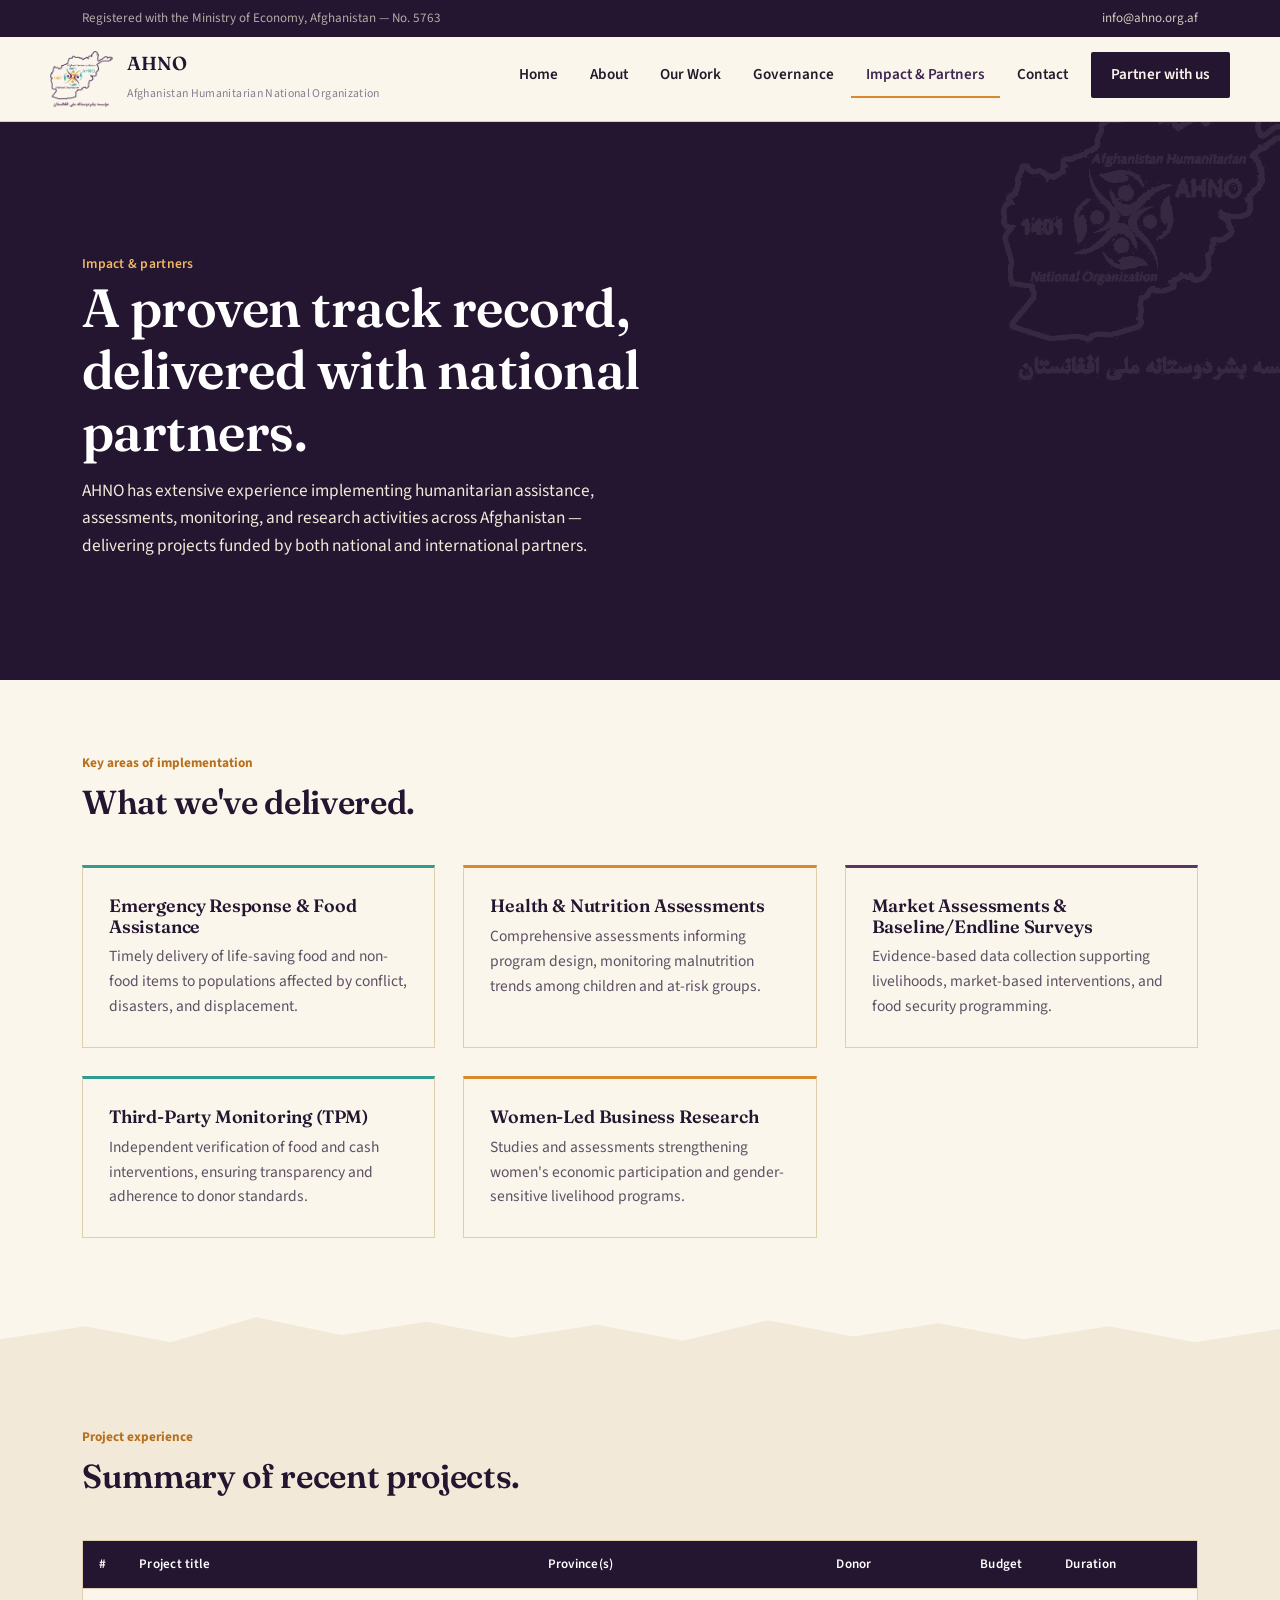
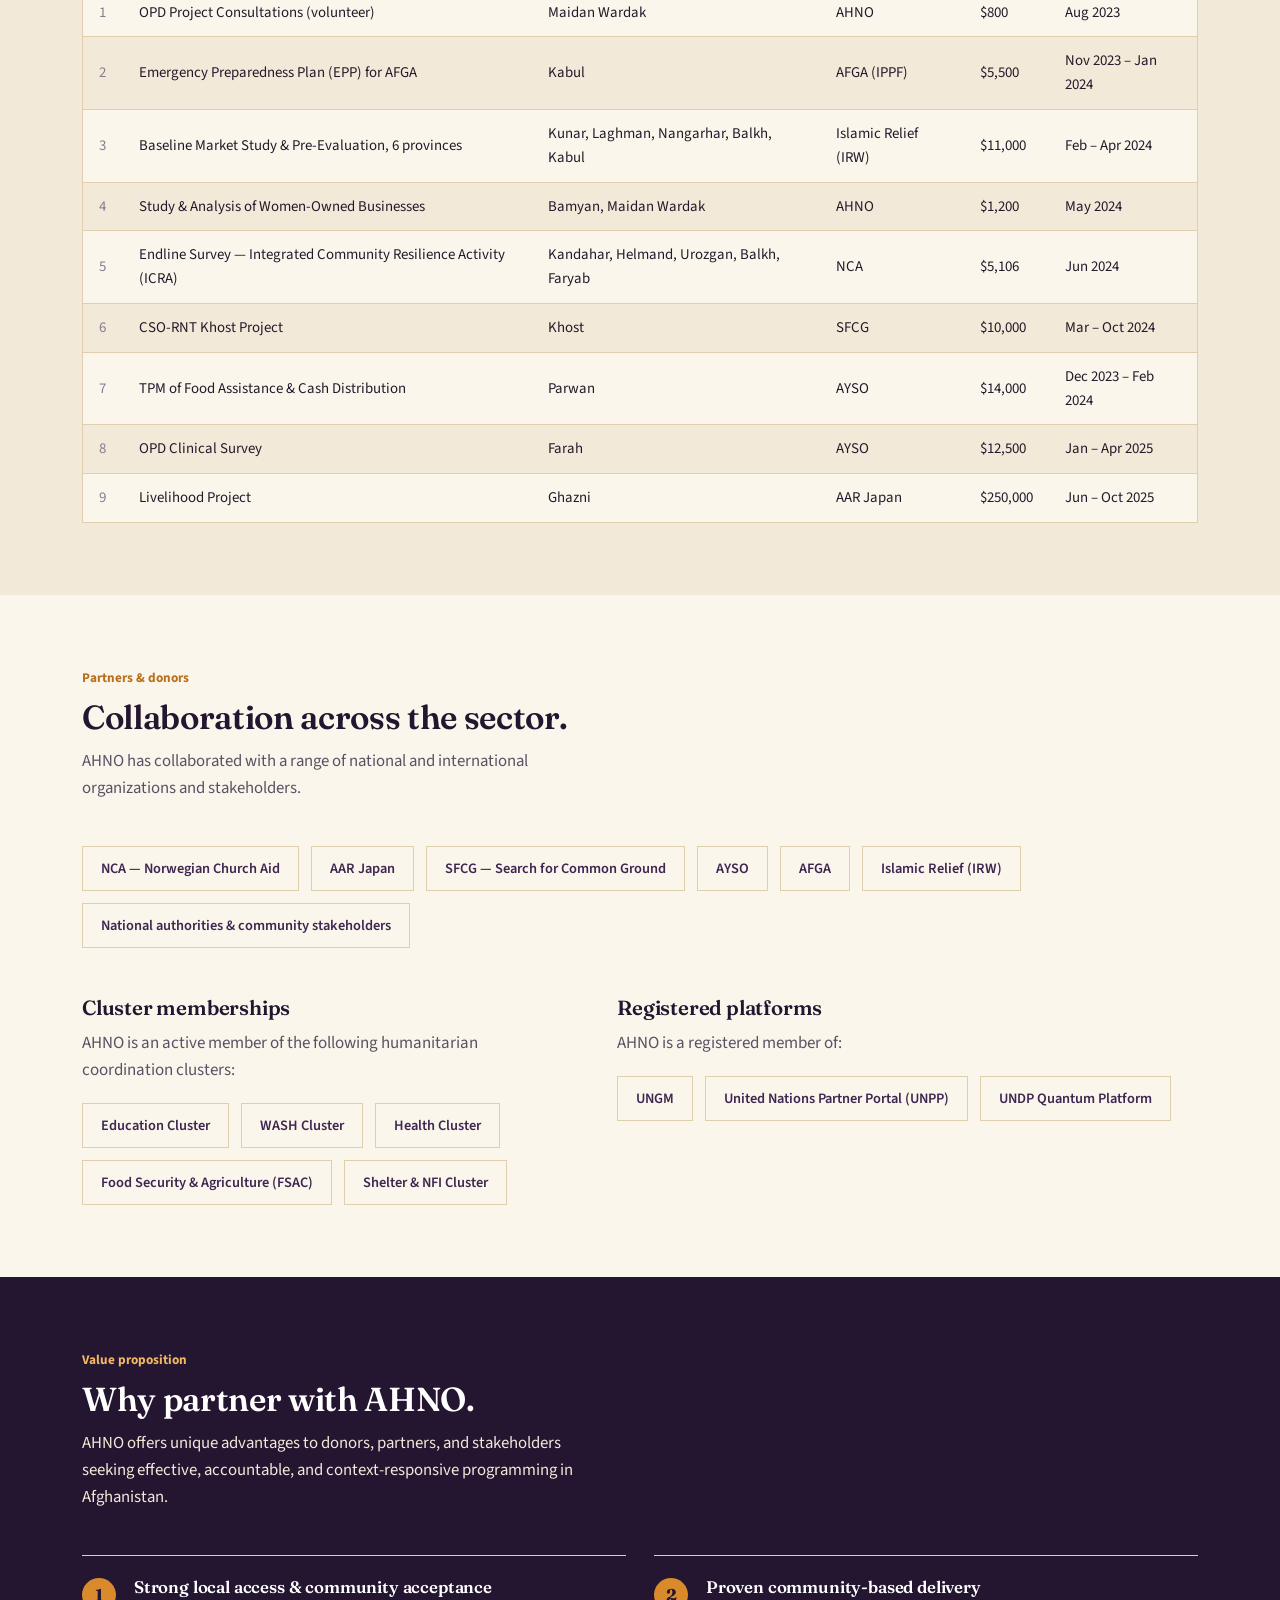
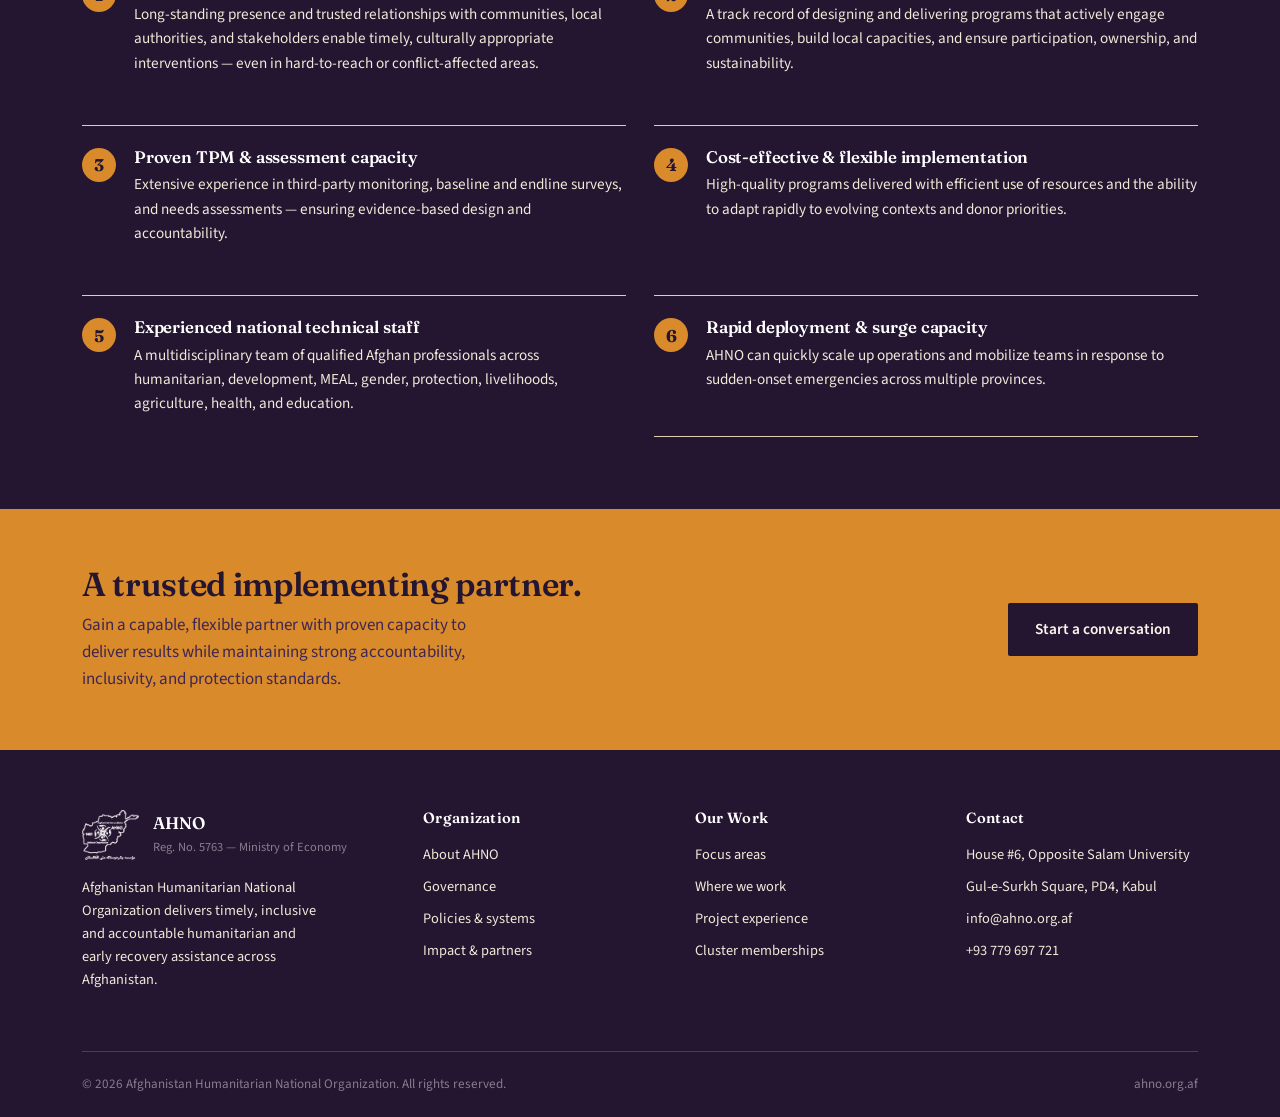
==== impact.html @ caac4ec1 "Add files via upload" ====
<!DOCTYPE html>
<html lang="en">
<head>
<meta charset="UTF-8">
<meta name="viewport" content="width=device-width, initial-scale=1.0">
<title>Impact &amp; Partners — AHNO</title>
<meta name="description" content="AHNO's project implementation experience, partners and donors, cluster memberships, and value proposition.">
<link rel="icon" href="img/logo.png">
<link rel="stylesheet" href="css/style.css">
</head>
<body>

<div class="strip">
  <div class="wrap">
    <span class="strip-reg">Registered with the Ministry of Economy, Afghanistan — No. 5763</span>
    <a href="mailto:info@ahno.org.af">info@ahno.org.af</a>
  </div>
</div>

<header class="site">
  <div class="wrap nav-row">
    <a class="brand" href="index.html">
      <img src="img/logo.png" alt="AHNO emblem">
      <span class="brand-text">
        <span class="name">AHNO</span><br>
        <span class="tag">Afghanistan Humanitarian National Organization</span>
      </span>
    </a>
    <button class="nav-toggle" aria-label="Toggle navigation" aria-expanded="false">☰</button>
    <nav class="primary">
      <ul>
        <li><a href="index.html">Home</a></li>
        <li><a href="about.html">About</a></li>
        <li><a href="programs.html">Our Work</a></li>
        <li><a href="governance.html">Governance</a></li>
        <li class="active"><a href="impact.html">Impact &amp; Partners</a></li>
        <li><a href="contact.html">Contact</a></li>
        <li><a class="nav-cta" href="contact.html">Partner with us</a></li>
      </ul>
    </nav>
  </div>
</header>

<section class="page-head">
  <img class="page-head-emblem" src="img/logo.png" alt="">
  <div class="wrap">
    <span class="kicker">Impact &amp; partners</span>
    <h1>A proven track record, delivered with national partners.</h1>
    <p>AHNO has extensive experience implementing humanitarian assistance, assessments, monitoring, and research activities across Afghanistan — delivering projects funded by both national and international partners.</p>
  </div>
</section>

<section>
  <div class="wrap">
    <div class="section-head">
      <span class="kicker">Key areas of implementation</span>
      <h2>What we've delivered.</h2>
    </div>
    <div class="grid cols-3">
      <div class="value-card">
        <h3>Emergency Response &amp; Food Assistance</h3>
        <p>Timely delivery of life-saving food and non-food items to populations affected by conflict, disasters, and displacement.</p>
      </div>
      <div class="value-card">
        <h3>Health &amp; Nutrition Assessments</h3>
        <p>Comprehensive assessments informing program design, monitoring malnutrition trends among children and at-risk groups.</p>
      </div>
      <div class="value-card">
        <h3>Market Assessments &amp; Baseline/Endline Surveys</h3>
        <p>Evidence-based data collection supporting livelihoods, market-based interventions, and food security programming.</p>
      </div>
      <div class="value-card">
        <h3>Third-Party Monitoring (TPM)</h3>
        <p>Independent verification of food and cash interventions, ensuring transparency and adherence to donor standards.</p>
      </div>
      <div class="value-card">
        <h3>Women-Led Business Research</h3>
        <p>Studies and assessments strengthening women's economic participation and gender-sensitive livelihood programs.</p>
      </div>
    </div>
  </div>
</section>

<svg class="ridge alt" viewBox="0 0 1200 60" preserveAspectRatio="none"><path d="M0,40 L80,22 L160,44 L240,10 L320,34 L400,16 L480,38 L560,20 L640,42 L720,14 L800,36 L880,18 L960,40 L1040,22 L1120,44 L1200,26 L1200,60 L0,60 Z"></path></svg>

<section class="alt" id="projects">
  <div class="wrap">
    <div class="section-head">
      <span class="kicker">Project experience</span>
      <h2>Summary of recent projects.</h2>
    </div>
    <div class="table-wrap">
      <table>
        <thead>
          <tr>
            <th>#</th><th>Project title</th><th>Province(s)</th><th>Donor</th><th>Budget</th><th>Duration</th>
          </tr>
        </thead>
        <tbody>
          <tr><td class="num-cell">1</td><td>OPD Project Consultations (volunteer)</td><td>Maidan Wardak</td><td>AHNO</td><td>$800</td><td>Aug 2023</td></tr>
          <tr><td class="num-cell">2</td><td>Emergency Preparedness Plan (EPP) for AFGA</td><td>Kabul</td><td>AFGA (IPPF)</td><td>$5,500</td><td>Nov 2023 – Jan 2024</td></tr>
          <tr><td class="num-cell">3</td><td>Baseline Market Study &amp; Pre-Evaluation, 6 provinces</td><td>Kunar, Laghman, Nangarhar, Balkh, Kabul</td><td>Islamic Relief (IRW)</td><td>$11,000</td><td>Feb – Apr 2024</td></tr>
          <tr><td class="num-cell">4</td><td>Study &amp; Analysis of Women-Owned Businesses</td><td>Bamyan, Maidan Wardak</td><td>AHNO</td><td>$1,200</td><td>May 2024</td></tr>
          <tr><td class="num-cell">5</td><td>Endline Survey — Integrated Community Resilience Activity (ICRA)</td><td>Kandahar, Helmand, Urozgan, Balkh, Faryab</td><td>NCA</td><td>$5,106</td><td>Jun 2024</td></tr>
          <tr><td class="num-cell">6</td><td>CSO-RNT Khost Project</td><td>Khost</td><td>SFCG</td><td>$10,000</td><td>Mar – Oct 2024</td></tr>
          <tr><td class="num-cell">7</td><td>TPM of Food Assistance &amp; Cash Distribution</td><td>Parwan</td><td>AYSO</td><td>$14,000</td><td>Dec 2023 – Feb 2024</td></tr>
          <tr><td class="num-cell">8</td><td>OPD Clinical Survey</td><td>Farah</td><td>AYSO</td><td>$12,500</td><td>Jan – Apr 2025</td></tr>
          <tr><td class="num-cell">9</td><td>Livelihood Project</td><td>Ghazni</td><td>AAR Japan</td><td>$250,000</td><td>Jun – Oct 2025</td></tr>
        </tbody>
      </table>
    </div>
  </div>
</section>

<section>
  <div class="wrap">
    <div class="section-head">
      <span class="kicker">Partners &amp; donors</span>
      <h2>Collaboration across the sector.</h2>
      <p>AHNO has collaborated with a range of national and international organizations and stakeholders.</p>
    </div>
    <div class="badge-grid" style="margin-bottom:48px;">
      <span class="badge">NCA — Norwegian Church Aid</span>
      <span class="badge">AAR Japan</span>
      <span class="badge">SFCG — Search for Common Ground</span>
      <span class="badge">AYSO</span>
      <span class="badge">AFGA</span>
      <span class="badge">Islamic Relief (IRW)</span>
      <span class="badge">National authorities &amp; community stakeholders</span>
    </div>

    <div id="clusters" class="two-col">
      <div>
        <h3>Cluster memberships</h3>
        <p style="color:var(--ink-muted);">AHNO is an active member of the following humanitarian coordination clusters:</p>
        <div class="badge-grid">
          <span class="badge">Education Cluster</span>
          <span class="badge">WASH Cluster</span>
          <span class="badge">Health Cluster</span>
          <span class="badge">Food Security &amp; Agriculture (FSAC)</span>
          <span class="badge">Shelter &amp; NFI Cluster</span>
        </div>
      </div>
      <div>
        <h3>Registered platforms</h3>
        <p style="color:var(--ink-muted);">AHNO is a registered member of:</p>
        <div class="badge-grid">
          <span class="badge">UNGM</span>
          <span class="badge">United Nations Partner Portal (UNPP)</span>
          <span class="badge">UNDP Quantum Platform</span>
        </div>
      </div>
    </div>
  </div>
</section>

<section class="dark">
  <div class="wrap">
    <div class="section-head">
      <span class="kicker">Value proposition</span>
      <h2>Why partner with AHNO.</h2>
      <p>AHNO offers unique advantages to donors, partners, and stakeholders seeking effective, accountable, and context-responsive programming in Afghanistan.</p>
    </div>
    <div class="grid cols-2">
      <div class="strength">
        <div class="mark">1</div>
        <div>
          <h4>Strong local access &amp; community acceptance</h4>
          <p>Long-standing presence and trusted relationships with communities, local authorities, and stakeholders enable timely, culturally appropriate interventions — even in hard-to-reach or conflict-affected areas.</p>
        </div>
      </div>
      <div class="strength">
        <div class="mark">2</div>
        <div>
          <h4>Proven community-based delivery</h4>
          <p>A track record of designing and delivering programs that actively engage communities, build local capacities, and ensure participation, ownership, and sustainability.</p>
        </div>
      </div>
      <div class="strength">
        <div class="mark">3</div>
        <div>
          <h4>Proven TPM &amp; assessment capacity</h4>
          <p>Extensive experience in third-party monitoring, baseline and endline surveys, and needs assessments — ensuring evidence-based design and accountability.</p>
        </div>
      </div>
      <div class="strength">
        <div class="mark">4</div>
        <div>
          <h4>Cost-effective &amp; flexible implementation</h4>
          <p>High-quality programs delivered with efficient use of resources and the ability to adapt rapidly to evolving contexts and donor priorities.</p>
        </div>
      </div>
      <div class="strength">
        <div class="mark">5</div>
        <div>
          <h4>Experienced national technical staff</h4>
          <p>A multidisciplinary team of qualified Afghan professionals across humanitarian, development, MEAL, gender, protection, livelihoods, agriculture, health, and education.</p>
        </div>
      </div>
      <div class="strength">
        <div class="mark">6</div>
        <div>
          <h4>Rapid deployment &amp; surge capacity</h4>
          <p>AHNO can quickly scale up operations and mobilize teams in response to sudden-onset emergencies across multiple provinces.</p>
        </div>
      </div>
    </div>
  </div>
</section>

<section class="cta-banner">
  <div class="wrap">
    <div>
      <h2>A trusted implementing partner.</h2>
      <p>Gain a capable, flexible partner with proven capacity to deliver results while maintaining strong accountability, inclusivity, and protection standards.</p>
    </div>
    <a class="btn btn-dark" href="contact.html">Start a conversation</a>
  </div>
</section>

<footer class="site">
  <div class="wrap">
    <div class="footer-grid">
      <div>
        <div class="footer-brand">
          <img src="img/logo.png" alt="AHNO emblem">
          <div>
            <div class="name">AHNO</div>
            <div class="reg">Reg. No. 5763 — Ministry of Economy</div>
          </div>
        </div>
        <p class="footer-desc">Afghanistan Humanitarian National Organization delivers timely, inclusive and accountable humanitarian and early recovery assistance across Afghanistan.</p>
      </div>
      <div>
        <h4>Organization</h4>
        <ul>
          <li><a href="about.html">About AHNO</a></li>
          <li><a href="governance.html">Governance</a></li>
          <li><a href="governance.html#policies">Policies &amp; systems</a></li>
          <li><a href="impact.html">Impact &amp; partners</a></li>
        </ul>
      </div>
      <div>
        <h4>Our Work</h4>
        <ul>
          <li><a href="programs.html">Focus areas</a></li>
          <li><a href="programs.html#presence">Where we work</a></li>
          <li><a href="impact.html#projects">Project experience</a></li>
          <li><a href="impact.html#clusters">Cluster memberships</a></li>
        </ul>
      </div>
      <div>
        <h4>Contact</h4>
        <ul>
          <li>House #6, Opposite Salam University</li>
          <li>Gul-e-Surkh Square, PD4, Kabul</li>
          <li><a href="mailto:info@ahno.org.af">info@ahno.org.af</a></li>
          <li><a href="tel:+93779697721">+93 779 697 721</a></li>
        </ul>
      </div>
    </div>
    <div class="footer-bottom">
      <span>© 2026 Afghanistan Humanitarian National Organization. All rights reserved.</span>
      <span>ahno.org.af</span>
    </div>
  </div>
</footer>

<script src="js/main.js"></script>
</body>
</html>
---- css/style.css ----
/* =========================================================
   AHNO — Afghanistan Humanitarian National Organization
   Design system
   ========================================================= */

@import url('https://fonts.googleapis.com/css2?family=Fraunces:opsz,wght@9..144,400;9..144,500;9..144,600;9..144,700&family=Source+Sans+3:wght@400;500;600;700&display=swap');

:root{
  /* --- palette, drawn from the AHNO emblem --- */
  --plum-950:#241530;
  --plum-900:#2E1B3B;
  --plum-800:#3E2650;
  --plum-600:#5B3566;
  --plum-400:#8A6796;

  --amber-600:#B8701C;
  --amber-500:#D98A2B;
  --amber-300:#F0B863;

  --teal-600:#1E6E66;
  --teal-500:#2E9C90;
  --teal-300:#7FC4BB;

  --paper:#FBF6EC;
  --paper-alt:#F2E9D8;
  --paper-deep:#E9DCC3;

  --ink:#251A2B;
  --ink-muted:#5E5064;
  --ink-soft:#8A7C8F;

  --line:#DFCFAE;
  --line-dark:rgba(251,246,236,0.18);

  --radius-s:2px;
  --radius-m:4px;

  --wrap:1180px;
}

*,*::before,*::after{box-sizing:border-box;}
html{scroll-behavior:smooth;}
body{
  margin:0;
  background:var(--paper);
  color:var(--ink);
  font-family:'Source Sans 3', -apple-system, BlinkMacSystemFont, sans-serif;
  font-size:17px;
  line-height:1.6;
  -webkit-font-smoothing:antialiased;
}

h1,h2,h3,h4{
  font-family:'Fraunces', Georgia, serif;
  font-weight:600;
  color:var(--plum-950);
  margin:0 0 .5em;
  line-height:1.15;
  letter-spacing:-0.01em;
}
h1{font-size:clamp(2.4rem,4.2vw,3.6rem); font-weight:600;}
h2{font-size:clamp(1.7rem,2.6vw,2.35rem);}
h3{font-size:1.28rem; font-weight:600;}
h4{font-size:1.05rem; font-weight:600; color:var(--plum-800);}

p{margin:0 0 1.1em; max-width:70ch;}
a{color:var(--teal-600); text-decoration:none;}
a:hover{color:var(--amber-600);}
ul,ol{margin:0 0 1.1em; padding-left:1.25em;}
li{margin-bottom:.45em;}
img{max-width:100%; display:block;}

:focus-visible{outline:2px solid var(--amber-500); outline-offset:3px;}

.wrap{max-width:var(--wrap); margin:0 auto; padding:0 32px;}

@media (max-width:720px){
  .wrap{padding:0 20px;}
  body{font-size:16px;}
}

/* ---------- top utility strip ---------- */
.strip{
  background:var(--plum-950);
  color:var(--paper-alt);
  font-size:.82rem;
}
.strip .wrap{
  display:flex; justify-content:space-between; align-items:center;
  padding-top:8px; padding-bottom:8px;
  flex-wrap:wrap; gap:6px 20px;
}
.strip a{color:var(--paper-alt); opacity:.85;}
.strip a:hover{opacity:1; color:var(--amber-300);}
.strip .strip-reg{opacity:.7;}

/* ---------- header / nav ---------- */
header.site{
  background:var(--paper);
  border-bottom:1px solid var(--line);
  position:sticky; top:0; z-index:40;
}
.nav-row{
  display:flex; align-items:center; justify-content:space-between;
  padding:14px 0;
  gap:24px;
}
.brand{display:flex; align-items:center; gap:14px; color:var(--ink); }
.brand img{height:56px; width:auto;}
.brand-text .name{
  font-family:'Fraunces',serif; font-weight:600; font-size:1.18rem;
  color:var(--plum-950); line-height:1.1;
}
.brand-text .tag{font-size:.74rem; letter-spacing:.03em; color:var(--ink-soft);}

nav.primary ul{
  list-style:none; margin:0; padding:0; display:flex; gap:2px; align-items:center;
}
nav.primary a{
  display:block; padding:10px 15px; color:var(--ink); font-weight:600; font-size:.95rem;
  border-bottom:2px solid transparent;
}
nav.primary a:hover{color:var(--amber-600);}
nav.primary li.active a{color:var(--plum-800); border-bottom-color:var(--amber-500);}
.nav-cta{
  background:var(--plum-950); color:var(--paper)!important; padding:10px 20px!important;
  border-radius:var(--radius-s); margin-left:6px;
}
.nav-cta:hover{background:var(--amber-600); color:var(--paper)!important;}

.nav-toggle{display:none;}

@media (max-width:940px){
  nav.primary ul{
    position:absolute; left:0; right:0; top:100%;
    background:var(--paper); flex-direction:column; align-items:stretch;
    border-bottom:1px solid var(--line);
    display:none;
  }
  nav.primary.open ul{display:flex;}
  nav.primary a{padding:14px 32px; border-bottom:1px solid var(--line);}
  .nav-cta{margin:10px 32px; text-align:center;}
  .nav-toggle{
    display:block; background:none; border:1px solid var(--line); border-radius:var(--radius-s);
    padding:8px 12px; font-size:1.1rem; color:var(--plum-950); cursor:pointer;
  }
}

/* ---------- hero ---------- */
.hero{
  background:var(--plum-950);
  color:var(--paper);
  position:relative;
  overflow:hidden;
}
.hero .wrap{
  position:relative; z-index:2;
  display:grid; grid-template-columns:1.15fr .85fr; gap:56px;
  align-items:center;
  padding-top:76px; padding-bottom:64px;
}
.hero-emblem{
  position:absolute; right:-90px; top:50%; transform:translateY(-50%);
  width:620px; opacity:.1; filter:brightness(0) invert(1);
  pointer-events:none;
}
.hero .eyebrow-line{
  display:flex; align-items:center; gap:10px; margin-bottom:18px;
  color:var(--amber-300); font-weight:600; font-size:.85rem;
}
.hero .eyebrow-line::before{content:""; width:28px; height:2px; background:var(--amber-300); display:block;}
.hero h1{color:#fff; max-width:14ch;}
.hero p.lede{color:var(--paper-alt); font-size:1.15rem; max-width:46ch;}
.hero-actions{display:flex; gap:14px; margin-top:26px; flex-wrap:wrap;}

.btn{
  display:inline-block; padding:13px 26px; font-weight:600; font-size:.96rem;
  border-radius:var(--radius-s); border:1px solid transparent; cursor:pointer;
}
.btn-primary{background:var(--amber-500); color:var(--plum-950);}
.btn-primary:hover{background:var(--amber-300); color:var(--plum-950);}
.btn-ghost{border-color:var(--line-dark); color:#fff;}
.btn-ghost:hover{border-color:var(--amber-300); color:var(--amber-300);}
.btn-dark{background:var(--plum-950); color:var(--paper);}
.btn-dark:hover{background:var(--amber-600); color:#fff;}

.hero-stats{
  display:grid; grid-template-columns:1fr 1fr; gap:1px;
  background:var(--line-dark);
  border:1px solid var(--line-dark);
}
.hero-stats div{background:var(--plum-900); padding:22px 20px;}
.hero-stats .num{
  font-family:'Fraunces',serif; font-size:2.1rem; color:var(--amber-300); font-weight:600; line-height:1;
}
.hero-stats .label{font-size:.83rem; color:var(--paper-alt); margin-top:8px; line-height:1.35;}

@media (max-width:900px){
  .hero .wrap{grid-template-columns:1fr; padding-top:48px;}
  .hero-emblem{display:none;}
}

/* ---------- page header (non-home) ---------- */
.page-head{
  background:var(--plum-950); color:var(--paper); position:relative; overflow:hidden;
}
.page-head .wrap{padding:56px 32px 48px; position:relative; z-index:2;}
.page-head .kicker{color:var(--amber-300); font-weight:600; font-size:.85rem; letter-spacing:.02em; margin-bottom:10px;}
.page-head h1{color:#fff; max-width:20ch; margin-bottom:14px;}
.page-head p{color:var(--paper-alt); max-width:60ch; font-size:1.08rem; margin-bottom:0;}
.page-head-emblem{
  position:absolute; right:-60px; top:-40px; width:340px; opacity:.08;
  filter:brightness(0) invert(1);
}

/* ---------- sections ---------- */
section{padding:72px 0;}
section.alt{background:var(--paper-alt);}
section.dark{background:var(--plum-950); color:var(--paper);}
section.dark h2, section.dark h3, section.dark h4{color:#fff;}
section.dark p{color:var(--paper-alt);}
section.dark .value-card{background:var(--paper);}
section.dark .value-card h3{color:var(--plum-950);}
section.dark .value-card p{color:var(--ink-muted);}
section.tight{padding:48px 0;}

.section-head{max-width:62ch; margin-bottom:44px;}
.section-head .kicker{
  color:var(--amber-600); font-weight:700; font-size:.83rem; margin-bottom:10px; display:block;
}
section.dark .section-head .kicker{color:var(--amber-300);}
.section-head h2{margin-bottom:.35em;}
.section-head p{color:var(--ink-muted); font-size:1.05rem;}

hr.rule{border:none; border-top:1px solid var(--line); margin:56px 0;}

/* ---------- intro / two column ---------- */
.two-col{display:grid; grid-template-columns:.9fr 1.1fr; gap:60px; align-items:start;}
@media (max-width:860px){.two-col{grid-template-columns:1fr;}}

.lead-quote{
  font-family:'Fraunces',serif; font-size:1.5rem; font-weight:500; color:var(--plum-800);
  line-height:1.4; border-left:3px solid var(--amber-500); padding-left:24px; margin:0;
}

/* ---------- cards ---------- */
.grid{display:grid; gap:28px;}
.grid.cols-3{grid-template-columns:repeat(3,1fr);}
.grid.cols-2{grid-template-columns:repeat(2,1fr);}
.grid.cols-4{grid-template-columns:repeat(4,1fr);}
@media (max-width:900px){
  .grid.cols-3, .grid.cols-4{grid-template-columns:repeat(2,1fr);}
}
@media (max-width:600px){
  .grid.cols-3, .grid.cols-4, .grid.cols-2{grid-template-columns:1fr;}
}

.value-card{
  background:var(--paper); border:1px solid var(--line); padding:28px 26px;
  border-top:3px solid var(--teal-500);
}
.value-card:nth-child(3n+2){border-top-color:var(--amber-500);}
.value-card:nth-child(3n+3){border-top-color:var(--plum-600);}
.value-card h3{font-size:1.12rem; margin-bottom:.4em;}
.value-card p{margin-bottom:0; font-size:.97rem; color:var(--ink-muted);}

.focus-card{
  background:var(--paper); border:1px solid var(--line); padding:26px 24px;
  display:flex; flex-direction:column; gap:10px;
}
.focus-card h3{font-size:1.08rem;}
.focus-card p{font-size:.94rem; color:var(--ink-muted); margin-bottom:0;}
.focus-icon{
  width:38px; height:38px; border-radius:50%; display:flex; align-items:center; justify-content:center;
  background:var(--paper-alt); color:var(--teal-600); font-family:'Fraunces',serif; font-weight:600;
}

/* ---------- issue list (numbered, genuinely sequential) ---------- */
.issue{
  display:grid; grid-template-columns:64px 1fr; gap:22px; padding:30px 0; border-top:1px solid var(--line);
}
.issue:last-child{border-bottom:1px solid var(--line);}
.issue .num{
  font-family:'Fraunces',serif; font-size:2rem; color:var(--amber-500); font-weight:600; line-height:1;
}
.issue h3{margin-bottom:.4em;}
.issue p{color:var(--ink-muted); margin-bottom:.6em; font-size:.98rem;}
.issue p:last-child{margin-bottom:0;}

/* ---------- stat band ---------- */
.stat-band{
  display:grid; grid-template-columns:repeat(3,1fr); border:1px solid var(--line);
}
.stat-band div{padding:30px 26px; border-left:1px solid var(--line);}
.stat-band div:first-child{border-left:none;}
.stat-band .num{font-family:'Fraunces',serif; font-size:2.3rem; color:var(--plum-800); font-weight:600;}
.stat-band .label{font-size:.9rem; color:var(--ink-muted); margin-top:6px;}
@media (max-width:700px){
  .stat-band{grid-template-columns:1fr;}
  .stat-band div{border-left:none; border-top:1px solid var(--line);}
  .stat-band div:first-child{border-top:none;}
}

/* ---------- timeline / mountain divider ---------- */
.ridge{display:block; width:100%; height:44px;}
.ridge path{fill:var(--paper);}
.ridge.alt path{fill:var(--paper-alt);}
.ridge.dark-to-paper path{fill:var(--paper);}
.ridge.paper-to-dark path{fill:var(--plum-950);}

/* ---------- province chips ---------- */
.chip-row{display:flex; flex-wrap:wrap; gap:10px;}
.chip{
  border:1px solid var(--line); padding:8px 16px; font-size:.9rem; font-weight:600;
  color:var(--plum-800); background:var(--paper); border-radius:2px;
}
.chip.hq{background:var(--plum-950); color:#fff; border-color:var(--plum-950);}

/* ---------- org chart ---------- */
.org-tier{display:flex; justify-content:center; gap:14px; flex-wrap:wrap; margin-bottom:0; position:relative;}
.org-box{
  background:var(--paper); border:1px solid var(--plum-600); color:var(--plum-950);
  padding:11px 16px; font-size:.86rem; font-weight:600; text-align:center; border-radius:2px;
  min-width:120px;
}
.org-box.top{background:var(--plum-950); color:#fff; border-color:var(--plum-950); min-width:200px;}
.org-box.second{background:var(--teal-600); color:#fff; border-color:var(--teal-600);}
.org-box.third{background:var(--amber-500); color:var(--plum-950); border-color:var(--amber-500);}
.org-connector{width:1px; height:26px; background:var(--line-dark); margin:0 auto; background:var(--ink-soft);}
.org-branches{
  display:grid; grid-template-columns:repeat(6,1fr); gap:14px; margin-top:22px;
}
@media (max-width:980px){.org-branches{grid-template-columns:repeat(3,1fr);}}
@media (max-width:600px){.org-branches{grid-template-columns:repeat(2,1fr);}}
.org-branch{border-top:2px solid var(--plum-600); padding-top:14px;}
.org-branch h4{font-size:.88rem; margin-bottom:8px; color:var(--plum-800);}
.org-branch ul{list-style:none; padding:0; margin:0; font-size:.83rem; color:var(--ink-muted);}
.org-branch li{margin-bottom:5px; padding-left:0;}

/* ---------- team table ---------- */
.table-wrap{overflow-x:auto; border:1px solid var(--line);}
table{width:100%; border-collapse:collapse; font-size:.93rem; background:var(--paper);}
thead th{
  text-align:left; background:var(--plum-950); color:#fff; padding:13px 16px; font-weight:600;
  font-size:.82rem; letter-spacing:.02em;
}
tbody td{padding:12px 16px; border-top:1px solid var(--line);}
tbody tr:nth-child(even){background:var(--paper-alt);}
tbody tr:hover{background:#F0E3C9;}
td.num-cell{color:var(--ink-soft); width:40px;}

/* ---------- policy list ---------- */
.policy-list{display:grid; grid-template-columns:1fr 1fr; gap:2px; background:var(--line); border:1px solid var(--line);}
.policy-item{background:var(--paper); padding:22px 24px;}
.policy-item h4{margin-bottom:6px; font-size:1rem;}
.policy-item p{font-size:.92rem; color:var(--ink-muted); margin-bottom:0;}
@media (max-width:760px){.policy-list{grid-template-columns:1fr;}}

/* ---------- AAP / GPI mechanism grid ---------- */
.mech{border-left:3px solid var(--teal-500); padding-left:20px;}
.mech h4{margin-bottom:6px;}
.mech p{font-size:.94rem; color:var(--ink-muted); margin-bottom:0;}

/* ---------- partner / cluster badges ---------- */
.badge-grid{display:flex; flex-wrap:wrap; gap:12px;}
.badge{
  border:1px solid var(--line); background:var(--paper); padding:10px 18px; font-weight:600;
  font-size:.9rem; color:var(--plum-800);
}

/* ---------- value proposition strengths ---------- */
.strength{
  display:grid; grid-template-columns:auto 1fr; gap:18px; padding:22px 0; border-top:1px solid var(--line);
  align-items:start;
}
.strength:last-child{border-bottom:1px solid var(--line);}
.strength .mark{
  width:34px; height:34px; border-radius:50%; background:var(--amber-500); flex-shrink:0;
  display:flex; align-items:center; justify-content:center; color:var(--plum-950); font-weight:700;
  font-family:'Fraunces',serif;
}
.strength h4{margin-bottom:5px;}
.strength p{font-size:.95rem; color:var(--ink-muted); margin-bottom:0;}

/* ---------- CTA banner ---------- */
.cta-banner{
  background:var(--amber-500); color:var(--plum-950); padding:56px 0; text-align:left;
}
.cta-banner .wrap{display:flex; justify-content:space-between; align-items:center; gap:30px; flex-wrap:wrap;}
.cta-banner h2{color:var(--plum-950); margin-bottom:.25em;}
.cta-banner p{margin-bottom:0; color:var(--plum-800); max-width:50ch;}

/* ---------- footer ---------- */
footer.site{background:var(--plum-950); color:var(--paper-alt); padding-top:60px;}
.footer-grid{
  display:grid; grid-template-columns:1.3fr 1fr 1fr 1fr; gap:40px; padding-bottom:44px;
  border-bottom:1px solid var(--line-dark);
}
.footer-grid h4{color:#fff; font-size:.92rem; margin-bottom:16px; letter-spacing:.02em;}
.footer-grid ul{list-style:none; padding:0; margin:0; font-size:.9rem;}
.footer-grid li{margin-bottom:9px;}
.footer-grid a{color:var(--paper-alt);}
.footer-grid a:hover{color:var(--amber-300);}
.footer-brand{display:flex; gap:14px; align-items:flex-start; margin-bottom:16px;}
.footer-brand img{height:50px; filter:brightness(0) invert(1); opacity:.92;}
.footer-brand .name{font-family:'Fraunces',serif; color:#fff; font-weight:600; font-size:1.05rem;}
.footer-brand .reg{font-size:.78rem; color:var(--ink-soft); margin-top:2px;}
.footer-desc{font-size:.9rem; color:var(--paper-alt); max-width:34ch;}
.footer-bottom{
  display:flex; justify-content:space-between; padding:22px 0; font-size:.82rem; color:var(--ink-soft);
  flex-wrap:wrap; gap:10px;
}
@media (max-width:900px){
  .footer-grid{grid-template-columns:1fr 1fr; row-gap:32px;}
}
@media (max-width:560px){
  .footer-grid{grid-template-columns:1fr;}
}

/* ---------- misc ---------- */
.eyebrow-inline{color:var(--amber-600); font-weight:700; font-size:.83rem;}
.center{text-align:center;}
.mt-0{margin-top:0;}
.small{font-size:.9rem; color:var(--ink-muted);}
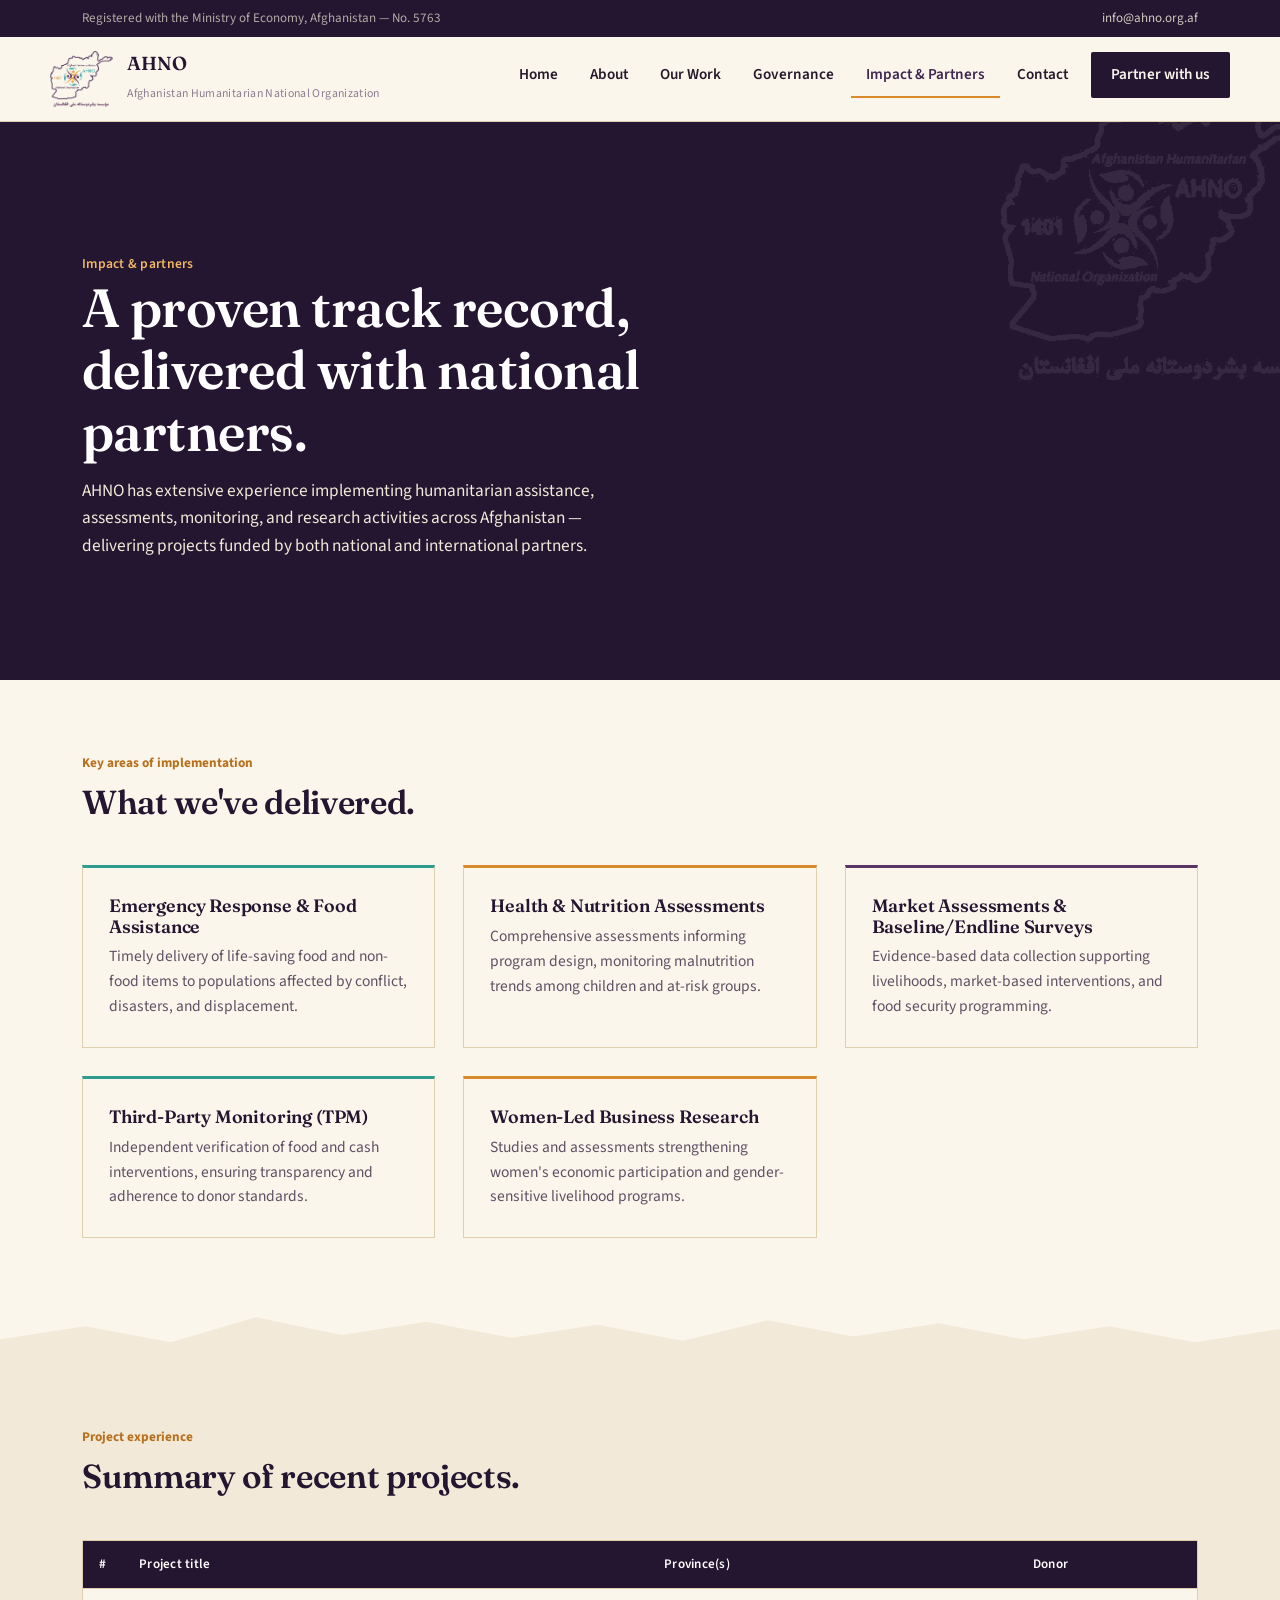
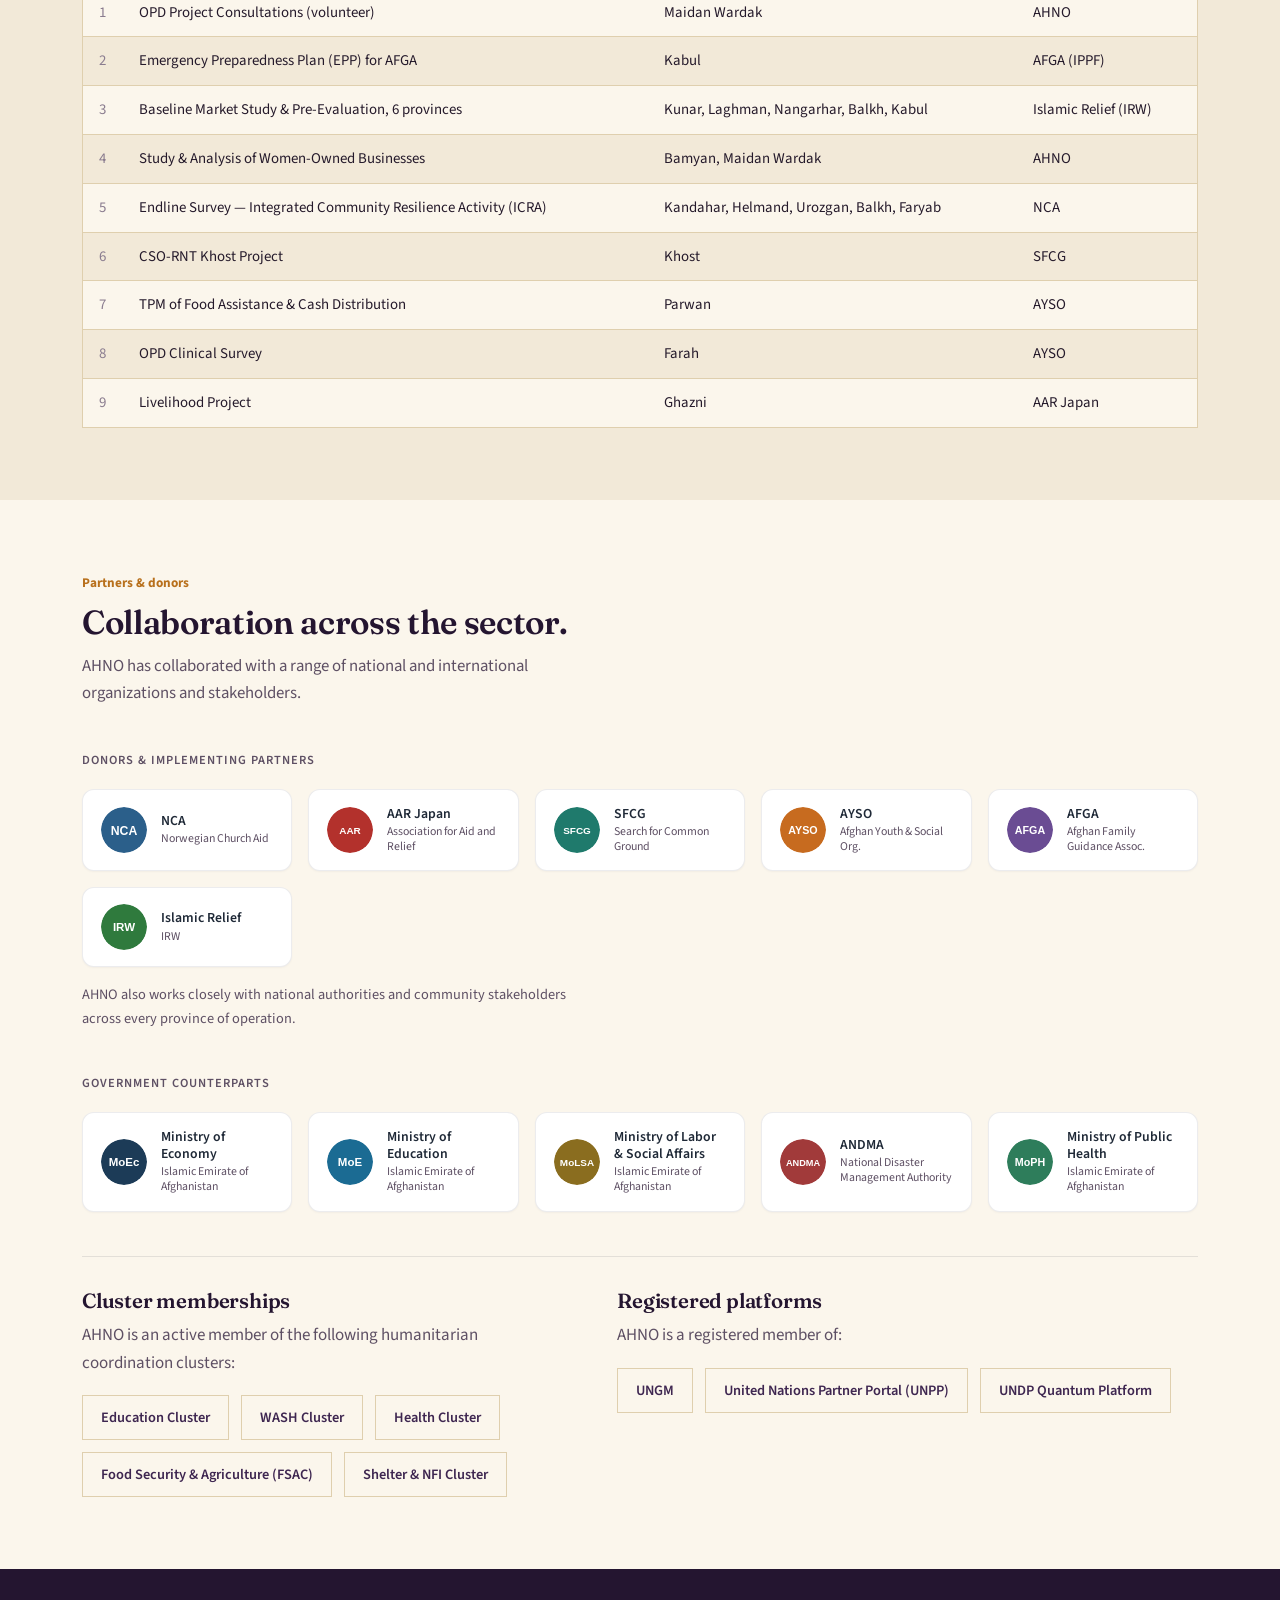
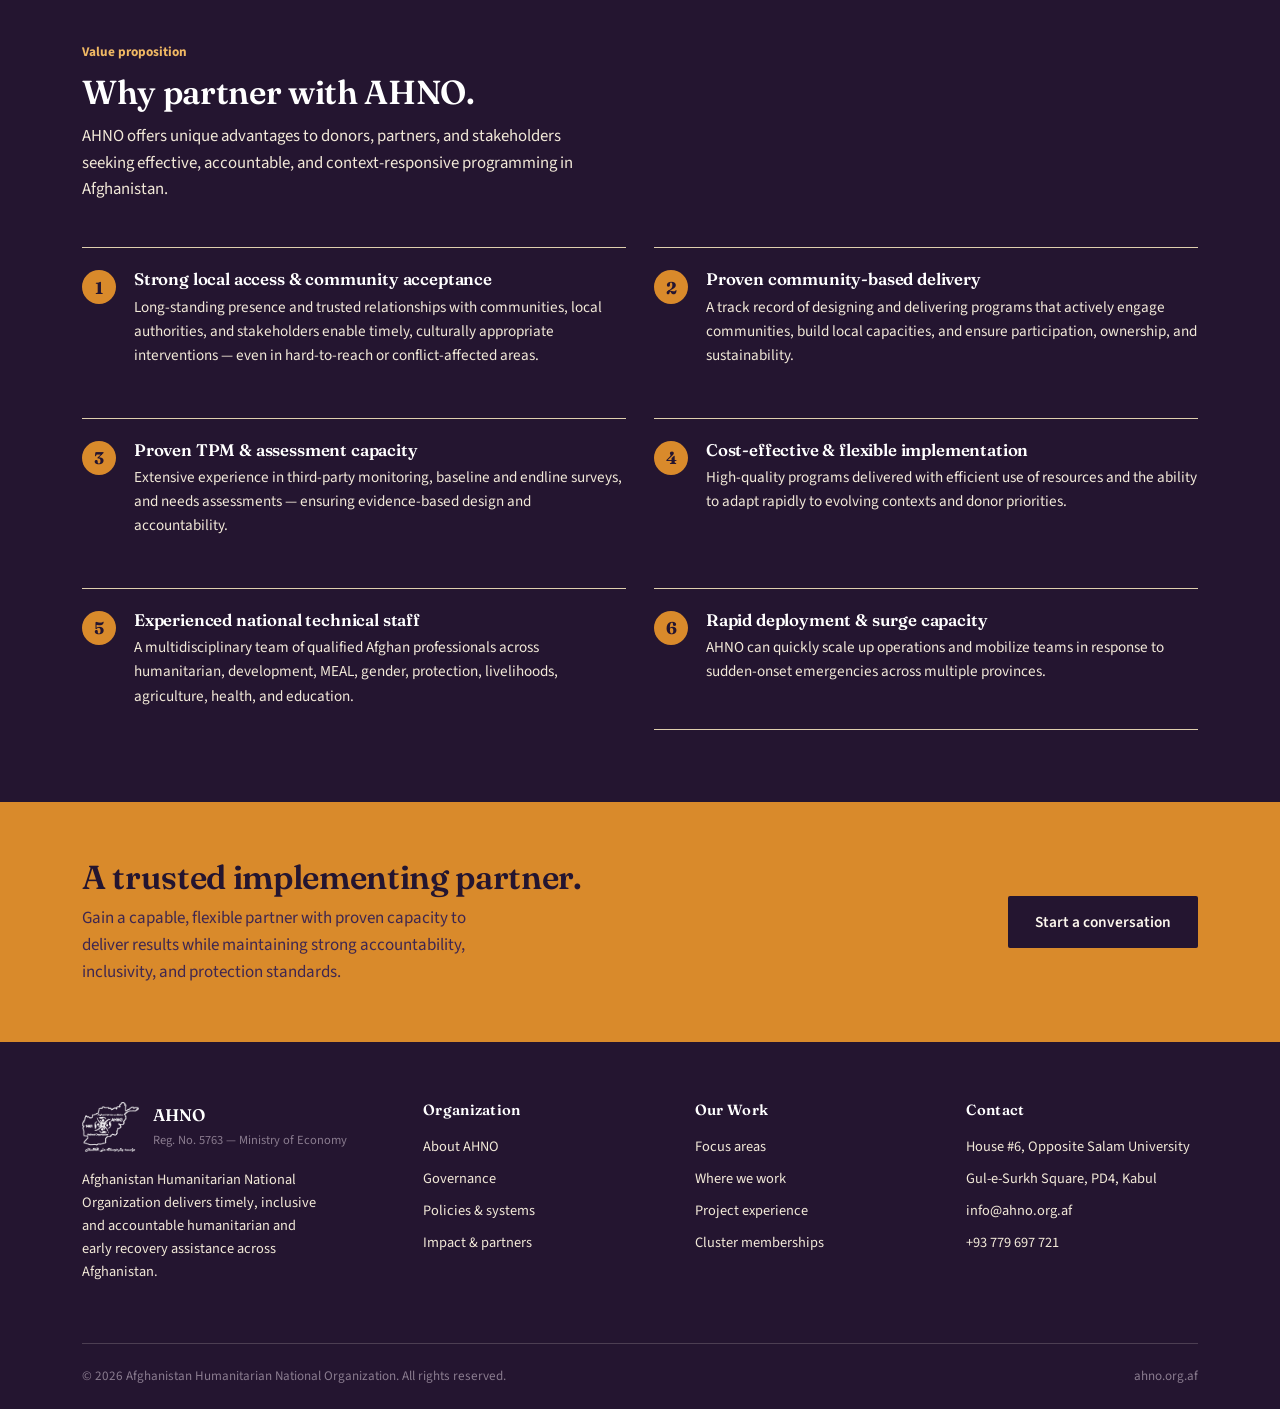
==== commit 3df81566: "Update impact.html" ====
--- a/impact.html
+++ b/impact.html
@@ -7,6 +7,73 @@
 <meta name="description" content="AHNO's project implementation experience, partners and donors, cluster memberships, and value proposition.">
 <link rel="icon" href="img/logo.png">
 <link rel="stylesheet" href="css/style.css">
+<style>
+  /* --- Partner & donor logo wall (scoped to this page) --- */
+  .partner-subhead {
+    font-size: 0.78rem;
+    letter-spacing: .08em;
+    text-transform: uppercase;
+    font-weight: 600;
+    color: var(--ink-muted, #6b7280);
+    margin: 0 0 18px;
+  }
+  .logo-wall {
+    display: grid;
+    grid-template-columns: repeat(auto-fill, minmax(190px, 1fr));
+    gap: 16px;
+    margin: 0 0 44px;
+  }
+  .logo-card {
+    display: flex;
+    align-items: center;
+    gap: 14px;
+    padding: 16px 18px;
+    background: #fff;
+    border: 1px solid rgba(15, 23, 42, 0.08);
+    border-radius: 12px;
+    box-shadow: 0 1px 2px rgba(15, 23, 42, 0.04);
+    transition: box-shadow .2s ease, transform .2s ease, border-color .2s ease;
+  }
+  .logo-card:hover {
+    box-shadow: 0 8px 20px rgba(15, 23, 42, 0.08);
+    transform: translateY(-2px);
+    border-color: rgba(15, 23, 42, 0.14);
+  }
+  .logo-card svg {
+    flex: 0 0 auto;
+    width: 46px;
+    height: 46px;
+    border-radius: 50%;
+  }
+  .logo-card .logo-name {
+    font-size: 0.86rem;
+    line-height: 1.25;
+    font-weight: 600;
+    color: #1f2937;
+  }
+  .logo-card .logo-name small {
+    display: block;
+    font-weight: 400;
+    font-size: 0.74rem;
+    color: var(--ink-muted, #6b7280);
+    margin-top: 2px;
+  }
+  .partner-note {
+    font-size: 0.9rem;
+    color: var(--ink-muted, #6b7280);
+    margin: -28px 0 44px;
+  }
+  .gov-divider {
+    border: none;
+    border-top: 1px solid rgba(15, 23, 42, 0.1);
+    margin: 8px 0 32px;
+  }
+  @media (max-width: 640px) {
+    .logo-wall { grid-template-columns: repeat(auto-fill, minmax(150px, 1fr)); }
+    .logo-card { padding: 12px 14px; }
+    .logo-card svg { width: 38px; height: 38px; }
+  }
+</style>
 </head>
 <body>
 
@@ -93,19 +160,19 @@
       <table>
         <thead>
           <tr>
-            <th>#</th><th>Project title</th><th>Province(s)</th><th>Donor</th><th>Budget</th><th>Duration</th>
+            <th>#</th><th>Project title</th><th>Province(s)</th><th>Donor</th>
           </tr>
         </thead>
         <tbody>
-          <tr><td class="num-cell">1</td><td>OPD Project Consultations (volunteer)</td><td>Maidan Wardak</td><td>AHNO</td><td>$800</td><td>Aug 2023</td></tr>
-          <tr><td class="num-cell">2</td><td>Emergency Preparedness Plan (EPP) for AFGA</td><td>Kabul</td><td>AFGA (IPPF)</td><td>$5,500</td><td>Nov 2023 – Jan 2024</td></tr>
-          <tr><td class="num-cell">3</td><td>Baseline Market Study &amp; Pre-Evaluation, 6 provinces</td><td>Kunar, Laghman, Nangarhar, Balkh, Kabul</td><td>Islamic Relief (IRW)</td><td>$11,000</td><td>Feb – Apr 2024</td></tr>
-          <tr><td class="num-cell">4</td><td>Study &amp; Analysis of Women-Owned Businesses</td><td>Bamyan, Maidan Wardak</td><td>AHNO</td><td>$1,200</td><td>May 2024</td></tr>
-          <tr><td class="num-cell">5</td><td>Endline Survey — Integrated Community Resilience Activity (ICRA)</td><td>Kandahar, Helmand, Urozgan, Balkh, Faryab</td><td>NCA</td><td>$5,106</td><td>Jun 2024</td></tr>
-          <tr><td class="num-cell">6</td><td>CSO-RNT Khost Project</td><td>Khost</td><td>SFCG</td><td>$10,000</td><td>Mar – Oct 2024</td></tr>
-          <tr><td class="num-cell">7</td><td>TPM of Food Assistance &amp; Cash Distribution</td><td>Parwan</td><td>AYSO</td><td>$14,000</td><td>Dec 2023 – Feb 2024</td></tr>
-          <tr><td class="num-cell">8</td><td>OPD Clinical Survey</td><td>Farah</td><td>AYSO</td><td>$12,500</td><td>Jan – Apr 2025</td></tr>
-          <tr><td class="num-cell">9</td><td>Livelihood Project</td><td>Ghazni</td><td>AAR Japan</td><td>$250,000</td><td>Jun – Oct 2025</td></tr>
+          <tr><td class="num-cell">1</td><td>OPD Project Consultations (volunteer)</td><td>Maidan Wardak</td><td>AHNO</td></tr>
+          <tr><td class="num-cell">2</td><td>Emergency Preparedness Plan (EPP) for AFGA</td><td>Kabul</td><td>AFGA (IPPF)</td></tr>
+          <tr><td class="num-cell">3</td><td>Baseline Market Study &amp; Pre-Evaluation, 6 provinces</td><td>Kunar, Laghman, Nangarhar, Balkh, Kabul</td><td>Islamic Relief (IRW)</td></tr>
+          <tr><td class="num-cell">4</td><td>Study &amp; Analysis of Women-Owned Businesses</td><td>Bamyan, Maidan Wardak</td><td>AHNO</td></tr>
+          <tr><td class="num-cell">5</td><td>Endline Survey — Integrated Community Resilience Activity (ICRA)</td><td>Kandahar, Helmand, Urozgan, Balkh, Faryab</td><td>NCA</td></tr>
+          <tr><td class="num-cell">6</td><td>CSO-RNT Khost Project</td><td>Khost</td><td>SFCG</td></tr>
+          <tr><td class="num-cell">7</td><td>TPM of Food Assistance &amp; Cash Distribution</td><td>Parwan</td><td>AYSO</td></tr>
+          <tr><td class="num-cell">8</td><td>OPD Clinical Survey</td><td>Farah</td><td>AYSO</td></tr>
+          <tr><td class="num-cell">9</td><td>Livelihood Project</td><td>Ghazni</td><td>AAR Japan</td></tr>
         </tbody>
       </table>
     </div>
@@ -119,15 +186,59 @@
       <h2>Collaboration across the sector.</h2>
       <p>AHNO has collaborated with a range of national and international organizations and stakeholders.</p>
     </div>
-    <div class="badge-grid" style="margin-bottom:48px;">
-      <span class="badge">NCA — Norwegian Church Aid</span>
-      <span class="badge">AAR Japan</span>
-      <span class="badge">SFCG — Search for Common Ground</span>
-      <span class="badge">AYSO</span>
-      <span class="badge">AFGA</span>
-      <span class="badge">Islamic Relief (IRW)</span>
-      <span class="badge">National authorities &amp; community stakeholders</span>
-    </div>
+    <p class="partner-subhead">Donors &amp; implementing partners</p>
+    <div class="logo-wall">
+      <div class="logo-card">
+        <svg viewBox="0 0 60 60" role="img" aria-label="NCA logo"><circle cx="30" cy="30" r="30" fill="#2b5f8a"/><text x="30" y="36" text-anchor="middle" font-size="16" font-weight="700" fill="#fff" font-family="Arial, Helvetica, sans-serif">NCA</text></svg>
+        <span class="logo-name">NCA<small>Norwegian Church Aid</small></span>
+      </div>
+      <div class="logo-card">
+        <svg viewBox="0 0 60 60" role="img" aria-label="AAR Japan logo"><circle cx="30" cy="30" r="30" fill="#b3312c"/><text x="30" y="35" text-anchor="middle" font-size="13" font-weight="700" fill="#fff" font-family="Arial, Helvetica, sans-serif">AAR</text></svg>
+        <span class="logo-name">AAR Japan<small>Association for Aid and Relief</small></span>
+      </div>
+      <div class="logo-card">
+        <svg viewBox="0 0 60 60" role="img" aria-label="SFCG logo"><circle cx="30" cy="30" r="30" fill="#1f7a6c"/><text x="30" y="35" text-anchor="middle" font-size="13" font-weight="700" fill="#fff" font-family="Arial, Helvetica, sans-serif">SFCG</text></svg>
+        <span class="logo-name">SFCG<small>Search for Common Ground</small></span>
+      </div>
+      <div class="logo-card">
+        <svg viewBox="0 0 60 60" role="img" aria-label="AYSO logo"><circle cx="30" cy="30" r="30" fill="#c76b1f"/><text x="30" y="35" text-anchor="middle" font-size="14" font-weight="700" fill="#fff" font-family="Arial, Helvetica, sans-serif">AYSO</text></svg>
+        <span class="logo-name">AYSO<small>Afghan Youth &amp; Social Org.</small></span>
+      </div>
+      <div class="logo-card">
+        <svg viewBox="0 0 60 60" role="img" aria-label="AFGA logo"><circle cx="30" cy="30" r="30" fill="#6a4c93"/><text x="30" y="35" text-anchor="middle" font-size="14" font-weight="700" fill="#fff" font-family="Arial, Helvetica, sans-serif">AFGA</text></svg>
+        <span class="logo-name">AFGA<small>Afghan Family Guidance Assoc.</small></span>
+      </div>
+      <div class="logo-card">
+        <svg viewBox="0 0 60 60" role="img" aria-label="Islamic Relief logo"><circle cx="30" cy="30" r="30" fill="#2f7a3d"/><text x="30" y="35" text-anchor="middle" font-size="15" font-weight="700" fill="#fff" font-family="Arial, Helvetica, sans-serif">IRW</text></svg>
+        <span class="logo-name">Islamic Relief<small>IRW</small></span>
+      </div>
+    </div>
+    <p class="partner-note">AHNO also works closely with national authorities and community stakeholders across every province of operation.</p>
+
+    <p class="partner-subhead">Government counterparts</p>
+    <div class="logo-wall">
+      <div class="logo-card">
+        <svg viewBox="0 0 60 60" role="img" aria-label="Ministry of Economy logo"><circle cx="30" cy="30" r="30" fill="#1c3b57"/><text x="30" y="35" text-anchor="middle" font-size="15" font-weight="700" fill="#fff" font-family="Arial, Helvetica, sans-serif">MoEc</text></svg>
+        <span class="logo-name">Ministry of Economy<small>Islamic Emirate of Afghanistan</small></span>
+      </div>
+      <div class="logo-card">
+        <svg viewBox="0 0 60 60" role="img" aria-label="Ministry of Education logo"><circle cx="30" cy="30" r="30" fill="#1b6b93"/><text x="30" y="35" text-anchor="middle" font-size="15" font-weight="700" fill="#fff" font-family="Arial, Helvetica, sans-serif">MoE</text></svg>
+        <span class="logo-name">Ministry of Education<small>Islamic Emirate of Afghanistan</small></span>
+      </div>
+      <div class="logo-card">
+        <svg viewBox="0 0 60 60" role="img" aria-label="Ministry of Labor and Social Affairs logo"><circle cx="30" cy="30" r="30" fill="#8a6d1f"/><text x="30" y="35" text-anchor="middle" font-size="13" font-weight="700" fill="#fff" font-family="Arial, Helvetica, sans-serif">MoLSA</text></svg>
+        <span class="logo-name">Ministry of Labor &amp; Social Affairs<small>Islamic Emirate of Afghanistan</small></span>
+      </div>
+      <div class="logo-card">
+        <svg viewBox="0 0 60 60" role="img" aria-label="ANDMA logo"><circle cx="30" cy="30" r="30" fill="#a13a3a"/><text x="30" y="35" text-anchor="middle" font-size="12" font-weight="700" fill="#fff" font-family="Arial, Helvetica, sans-serif">ANDMA</text></svg>
+        <span class="logo-name">ANDMA<small>National Disaster Management Authority</small></span>
+      </div>
+      <div class="logo-card">
+        <svg viewBox="0 0 60 60" role="img" aria-label="Ministry of Public Health logo"><circle cx="30" cy="30" r="30" fill="#2e7d5b"/><text x="30" y="35" text-anchor="middle" font-size="14" font-weight="700" fill="#fff" font-family="Arial, Helvetica, sans-serif">MoPH</text></svg>
+        <span class="logo-name">Ministry of Public Health<small>Islamic Emirate of Afghanistan</small></span>
+      </div>
+    </div>
+    <hr class="gov-divider">
 
     <div id="clusters" class="two-col">
       <div>
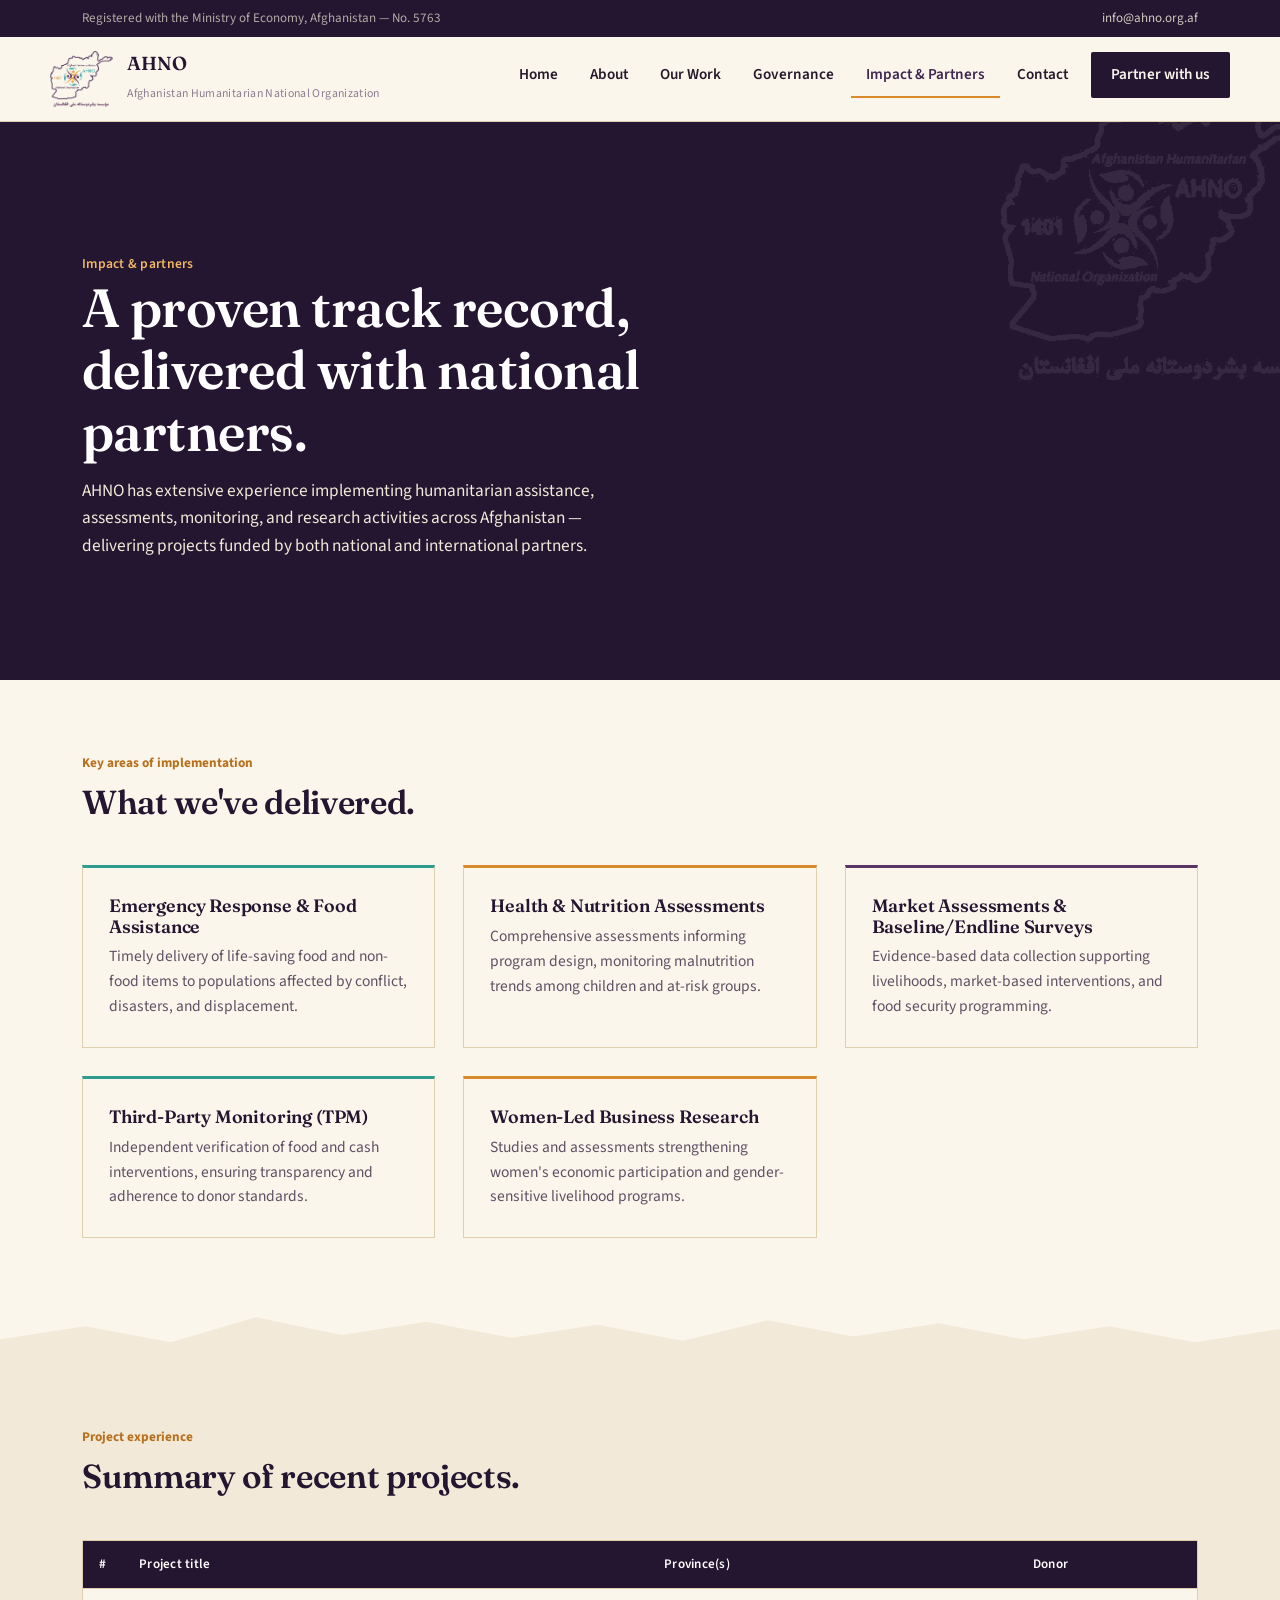
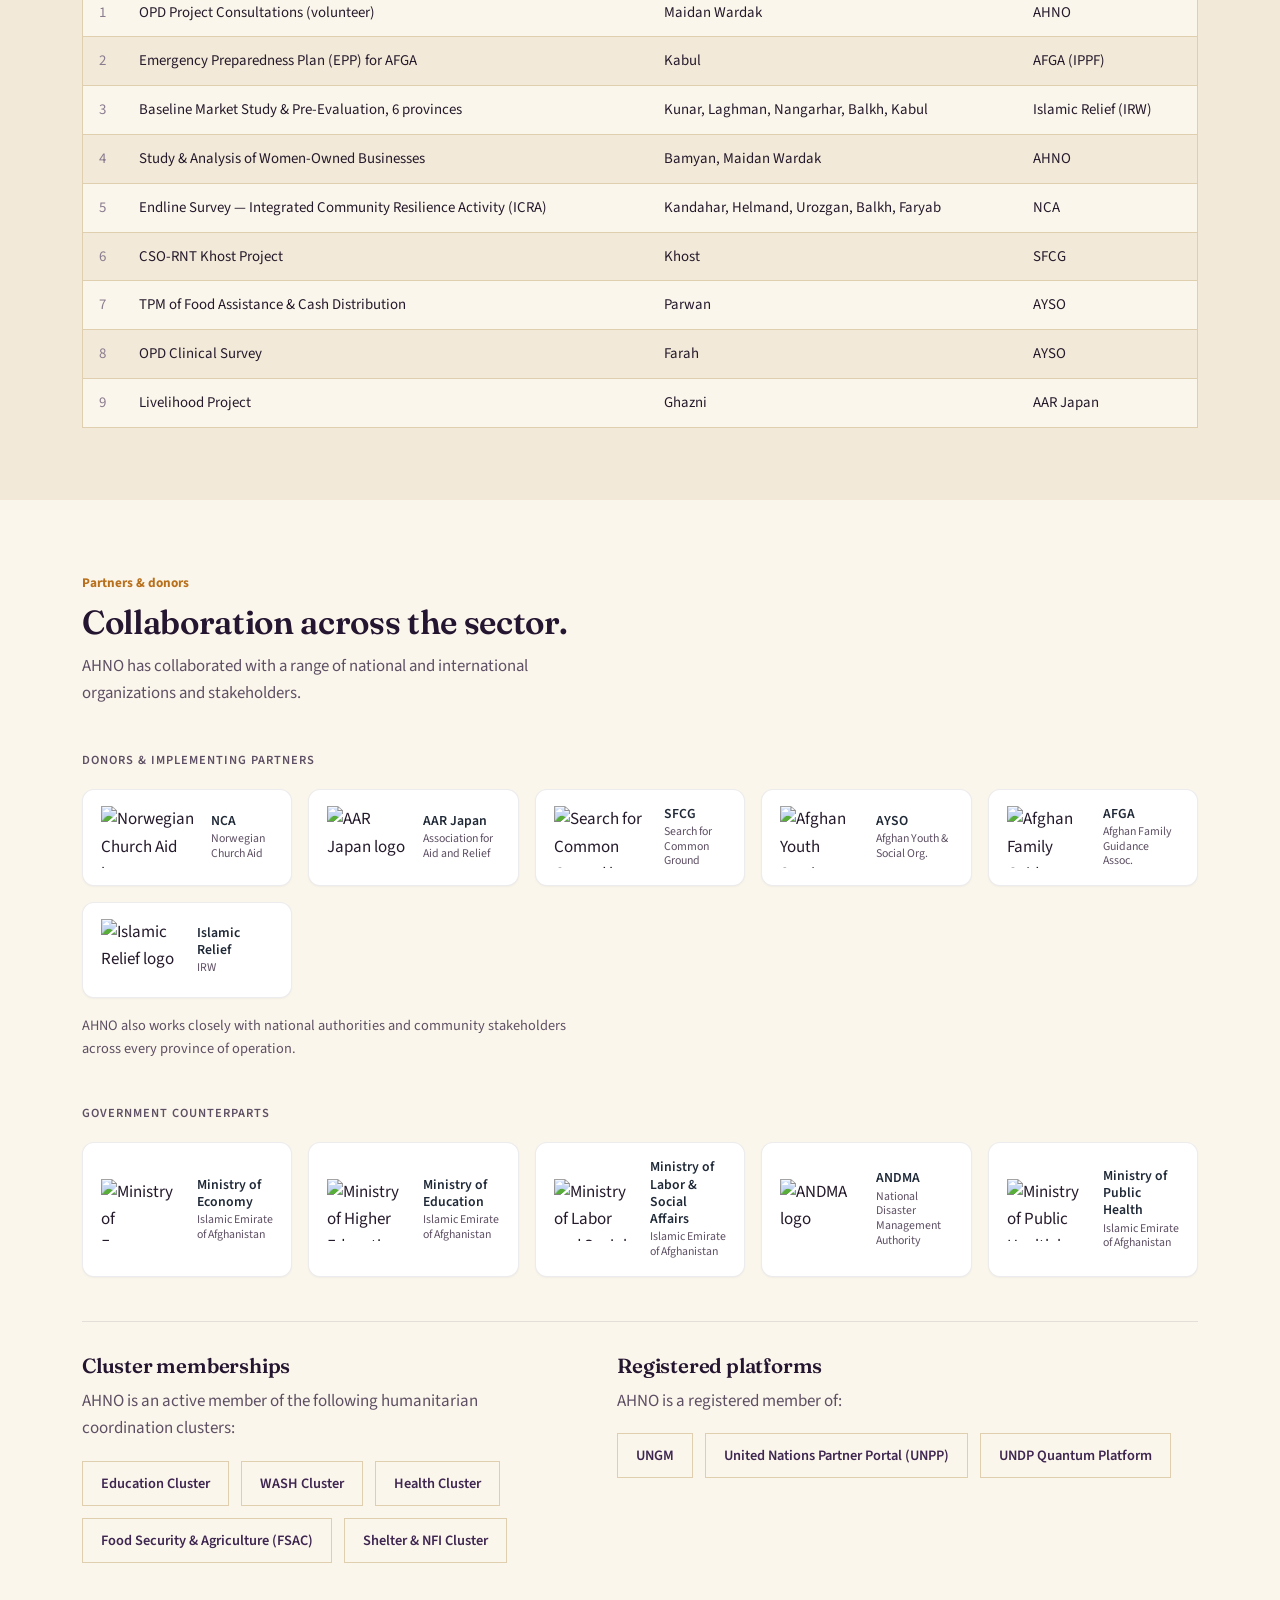
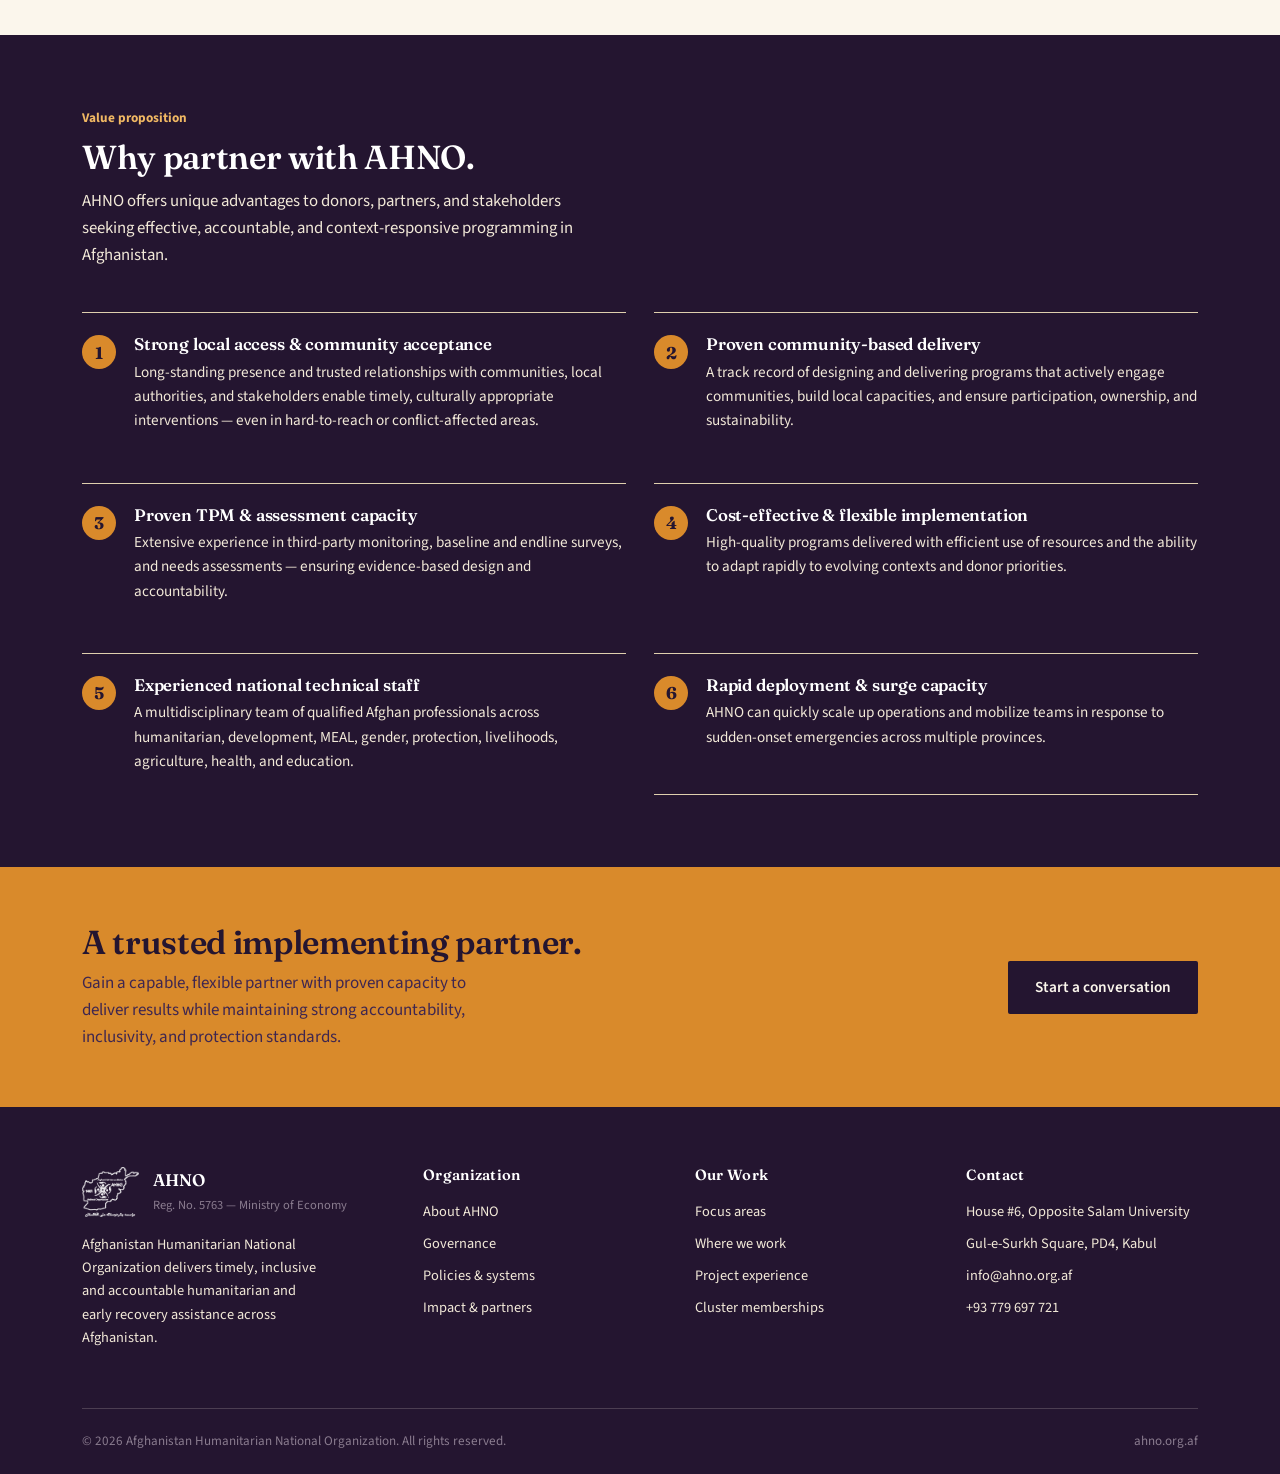
==== commit 66d9ab98: "Update impact.html add logos" ====
--- a/impact.html
+++ b/impact.html
@@ -39,12 +39,18 @@
     transform: translateY(-2px);
     border-color: rgba(15, 23, 42, 0.14);
   }
-  .logo-card svg {
+  .logo-card .partner-logo {
     flex: 0 0 auto;
-    width: 46px;
-    height: 46px;
-    border-radius: 50%;
-  }
+    width: 82px;
+    height: 62px;
+    object-fit: contain;
+    display: block;
+  }
+  .logo-card .partner-logo[alt*="Search for Common Ground"],
+  .logo-card .partner-logo[alt*="Norwegian Church Aid"] {
+    width: 96px;
+  }
+
   .logo-card .logo-name {
     font-size: 0.86rem;
     line-height: 1.25;
@@ -71,7 +77,7 @@
   @media (max-width: 640px) {
     .logo-wall { grid-template-columns: repeat(auto-fill, minmax(150px, 1fr)); }
     .logo-card { padding: 12px 14px; }
-    .logo-card svg { width: 38px; height: 38px; }
+    .logo-card .partner-logo { width: 68px; height: 54px; }
   }
 </style>
 </head>
@@ -189,27 +195,27 @@
     <p class="partner-subhead">Donors &amp; implementing partners</p>
     <div class="logo-wall">
       <div class="logo-card">
-        <svg viewBox="0 0 60 60" role="img" aria-label="NCA logo"><circle cx="30" cy="30" r="30" fill="#2b5f8a"/><text x="30" y="36" text-anchor="middle" font-size="16" font-weight="700" fill="#fff" font-family="Arial, Helvetica, sans-serif">NCA</text></svg>
+        <img class="partner-logo" src="img/partners/norwegian-church-aid.PNG" alt="Norwegian Church Aid logo">
         <span class="logo-name">NCA<small>Norwegian Church Aid</small></span>
       </div>
       <div class="logo-card">
-        <svg viewBox="0 0 60 60" role="img" aria-label="AAR Japan logo"><circle cx="30" cy="30" r="30" fill="#b3312c"/><text x="30" y="35" text-anchor="middle" font-size="13" font-weight="700" fill="#fff" font-family="Arial, Helvetica, sans-serif">AAR</text></svg>
+        <img class="partner-logo" src="img/partners/AAR-Japan.PNG" alt="AAR Japan logo">
         <span class="logo-name">AAR Japan<small>Association for Aid and Relief</small></span>
       </div>
       <div class="logo-card">
-        <svg viewBox="0 0 60 60" role="img" aria-label="SFCG logo"><circle cx="30" cy="30" r="30" fill="#1f7a6c"/><text x="30" y="35" text-anchor="middle" font-size="13" font-weight="700" fill="#fff" font-family="Arial, Helvetica, sans-serif">SFCG</text></svg>
+        <img class="partner-logo" src="img/partners/search-for-common-ground.png" alt="Search for Common Ground logo">
         <span class="logo-name">SFCG<small>Search for Common Ground</small></span>
       </div>
       <div class="logo-card">
-        <svg viewBox="0 0 60 60" role="img" aria-label="AYSO logo"><circle cx="30" cy="30" r="30" fill="#c76b1f"/><text x="30" y="35" text-anchor="middle" font-size="14" font-weight="700" fill="#fff" font-family="Arial, Helvetica, sans-serif">AYSO</text></svg>
+        <img class="partner-logo" src="img/partners/Afghan-youth-services-organization.png" alt="Afghan Youth Services Organization logo">
         <span class="logo-name">AYSO<small>Afghan Youth &amp; Social Org.</small></span>
       </div>
       <div class="logo-card">
-        <svg viewBox="0 0 60 60" role="img" aria-label="AFGA logo"><circle cx="30" cy="30" r="30" fill="#6a4c93"/><text x="30" y="35" text-anchor="middle" font-size="14" font-weight="700" fill="#fff" font-family="Arial, Helvetica, sans-serif">AFGA</text></svg>
+        <img class="partner-logo" src="img/partners/Afghan-family.png" alt="Afghan Family Guidance Association logo">
         <span class="logo-name">AFGA<small>Afghan Family Guidance Assoc.</small></span>
       </div>
       <div class="logo-card">
-        <svg viewBox="0 0 60 60" role="img" aria-label="Islamic Relief logo"><circle cx="30" cy="30" r="30" fill="#2f7a3d"/><text x="30" y="35" text-anchor="middle" font-size="15" font-weight="700" fill="#fff" font-family="Arial, Helvetica, sans-serif">IRW</text></svg>
+        <img class="partner-logo" src="img/partners/Islamic-relief.PNG" alt="Islamic Relief logo">
         <span class="logo-name">Islamic Relief<small>IRW</small></span>
       </div>
     </div>
@@ -218,23 +224,23 @@
     <p class="partner-subhead">Government counterparts</p>
     <div class="logo-wall">
       <div class="logo-card">
-        <svg viewBox="0 0 60 60" role="img" aria-label="Ministry of Economy logo"><circle cx="30" cy="30" r="30" fill="#1c3b57"/><text x="30" y="35" text-anchor="middle" font-size="15" font-weight="700" fill="#fff" font-family="Arial, Helvetica, sans-serif">MoEc</text></svg>
+        <img class="partner-logo" src="img/partners/Ministry-of-economy.png" alt="Ministry of Economy logo">
         <span class="logo-name">Ministry of Economy<small>Islamic Emirate of Afghanistan</small></span>
       </div>
       <div class="logo-card">
-        <svg viewBox="0 0 60 60" role="img" aria-label="Ministry of Education logo"><circle cx="30" cy="30" r="30" fill="#1b6b93"/><text x="30" y="35" text-anchor="middle" font-size="15" font-weight="700" fill="#fff" font-family="Arial, Helvetica, sans-serif">MoE</text></svg>
+        <img class="partner-logo" src="img/partners/Ministry-of-higher-education.PNG" alt="Ministry of Higher Education logo">
         <span class="logo-name">Ministry of Education<small>Islamic Emirate of Afghanistan</small></span>
       </div>
       <div class="logo-card">
-        <svg viewBox="0 0 60 60" role="img" aria-label="Ministry of Labor and Social Affairs logo"><circle cx="30" cy="30" r="30" fill="#8a6d1f"/><text x="30" y="35" text-anchor="middle" font-size="13" font-weight="700" fill="#fff" font-family="Arial, Helvetica, sans-serif">MoLSA</text></svg>
+        <img class="partner-logo" src="img/partners/Ministry-of-labor.png" alt="Ministry of Labor and Social Affairs logo">
         <span class="logo-name">Ministry of Labor &amp; Social Affairs<small>Islamic Emirate of Afghanistan</small></span>
       </div>
       <div class="logo-card">
-        <svg viewBox="0 0 60 60" role="img" aria-label="ANDMA logo"><circle cx="30" cy="30" r="30" fill="#a13a3a"/><text x="30" y="35" text-anchor="middle" font-size="12" font-weight="700" fill="#fff" font-family="Arial, Helvetica, sans-serif">ANDMA</text></svg>
+        <img class="partner-logo" src="img/partners/Andma.PNG" alt="ANDMA logo">
         <span class="logo-name">ANDMA<small>National Disaster Management Authority</small></span>
       </div>
       <div class="logo-card">
-        <svg viewBox="0 0 60 60" role="img" aria-label="Ministry of Public Health logo"><circle cx="30" cy="30" r="30" fill="#2e7d5b"/><text x="30" y="35" text-anchor="middle" font-size="14" font-weight="700" fill="#fff" font-family="Arial, Helvetica, sans-serif">MoPH</text></svg>
+        <img class="partner-logo" src="img/partners/Ministry-of-public-health.png" alt="Ministry of Public Health logo">
         <span class="logo-name">Ministry of Public Health<small>Islamic Emirate of Afghanistan</small></span>
       </div>
     </div>
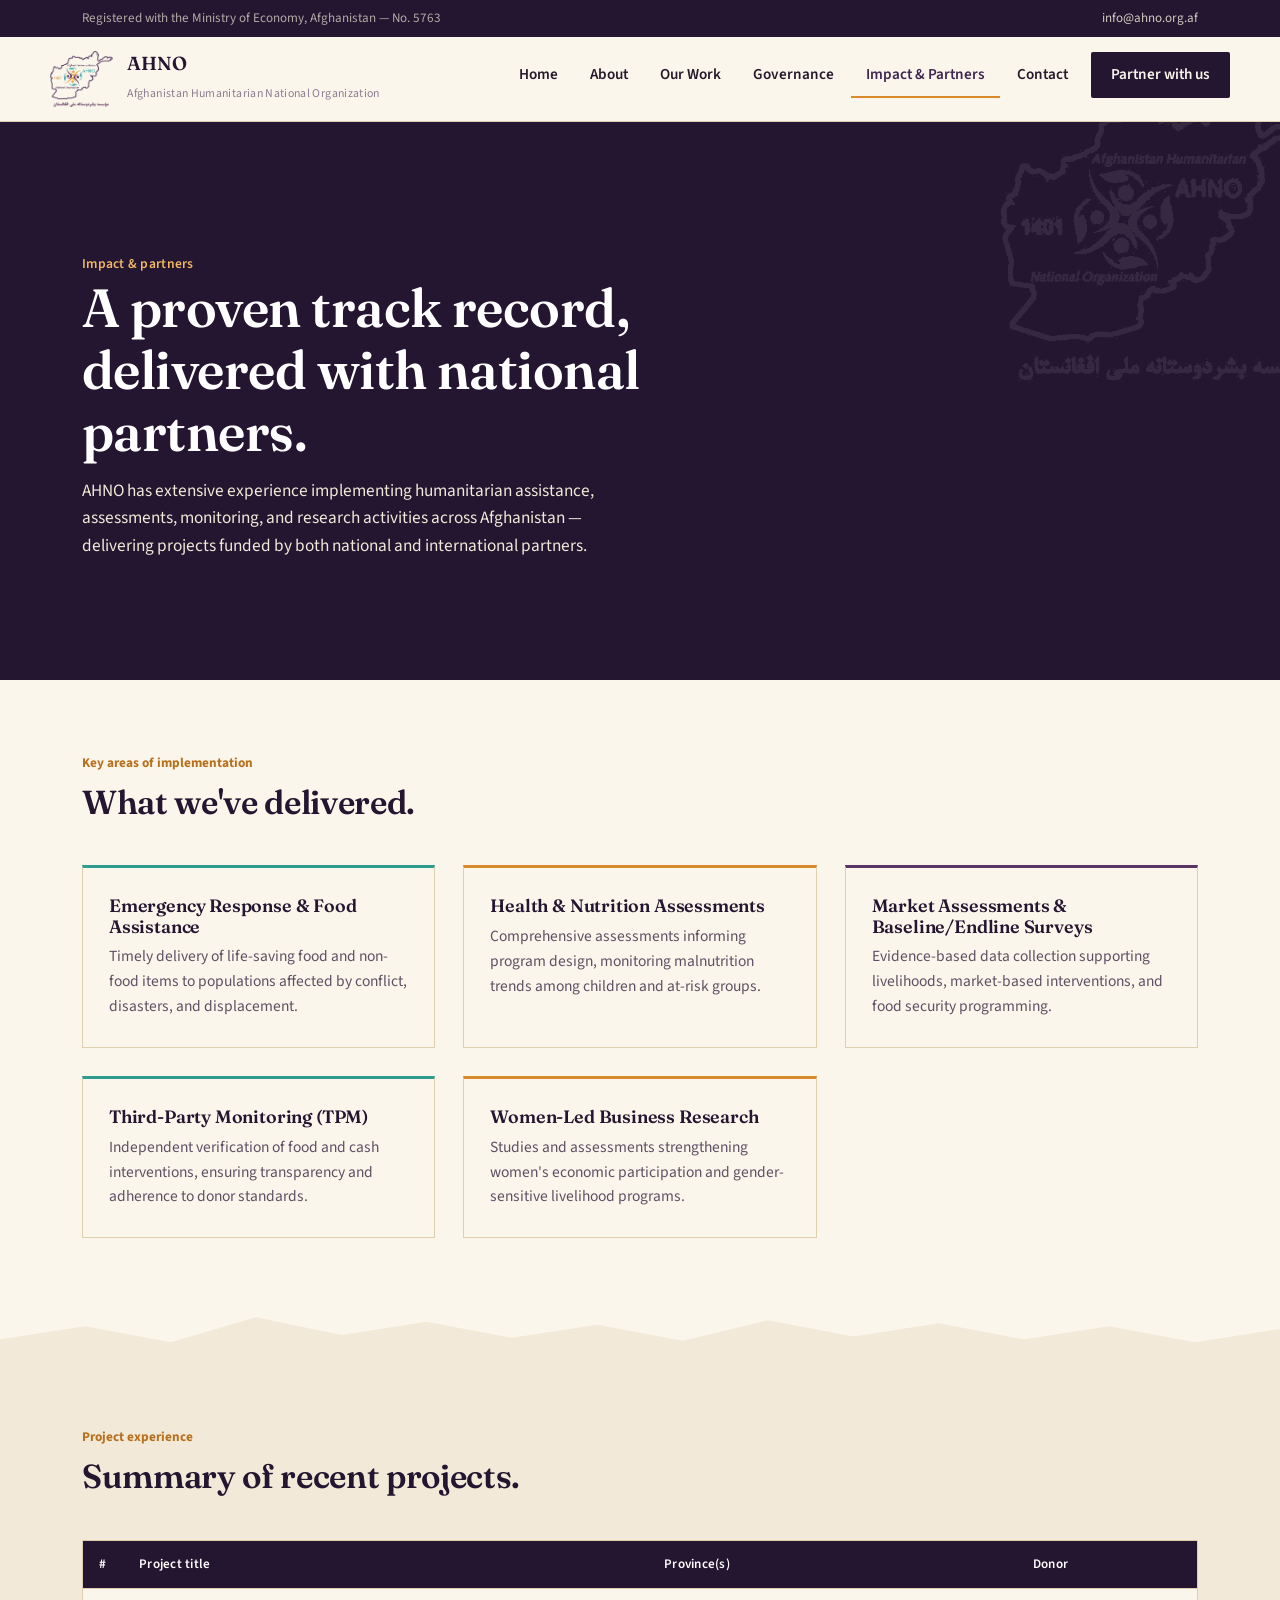
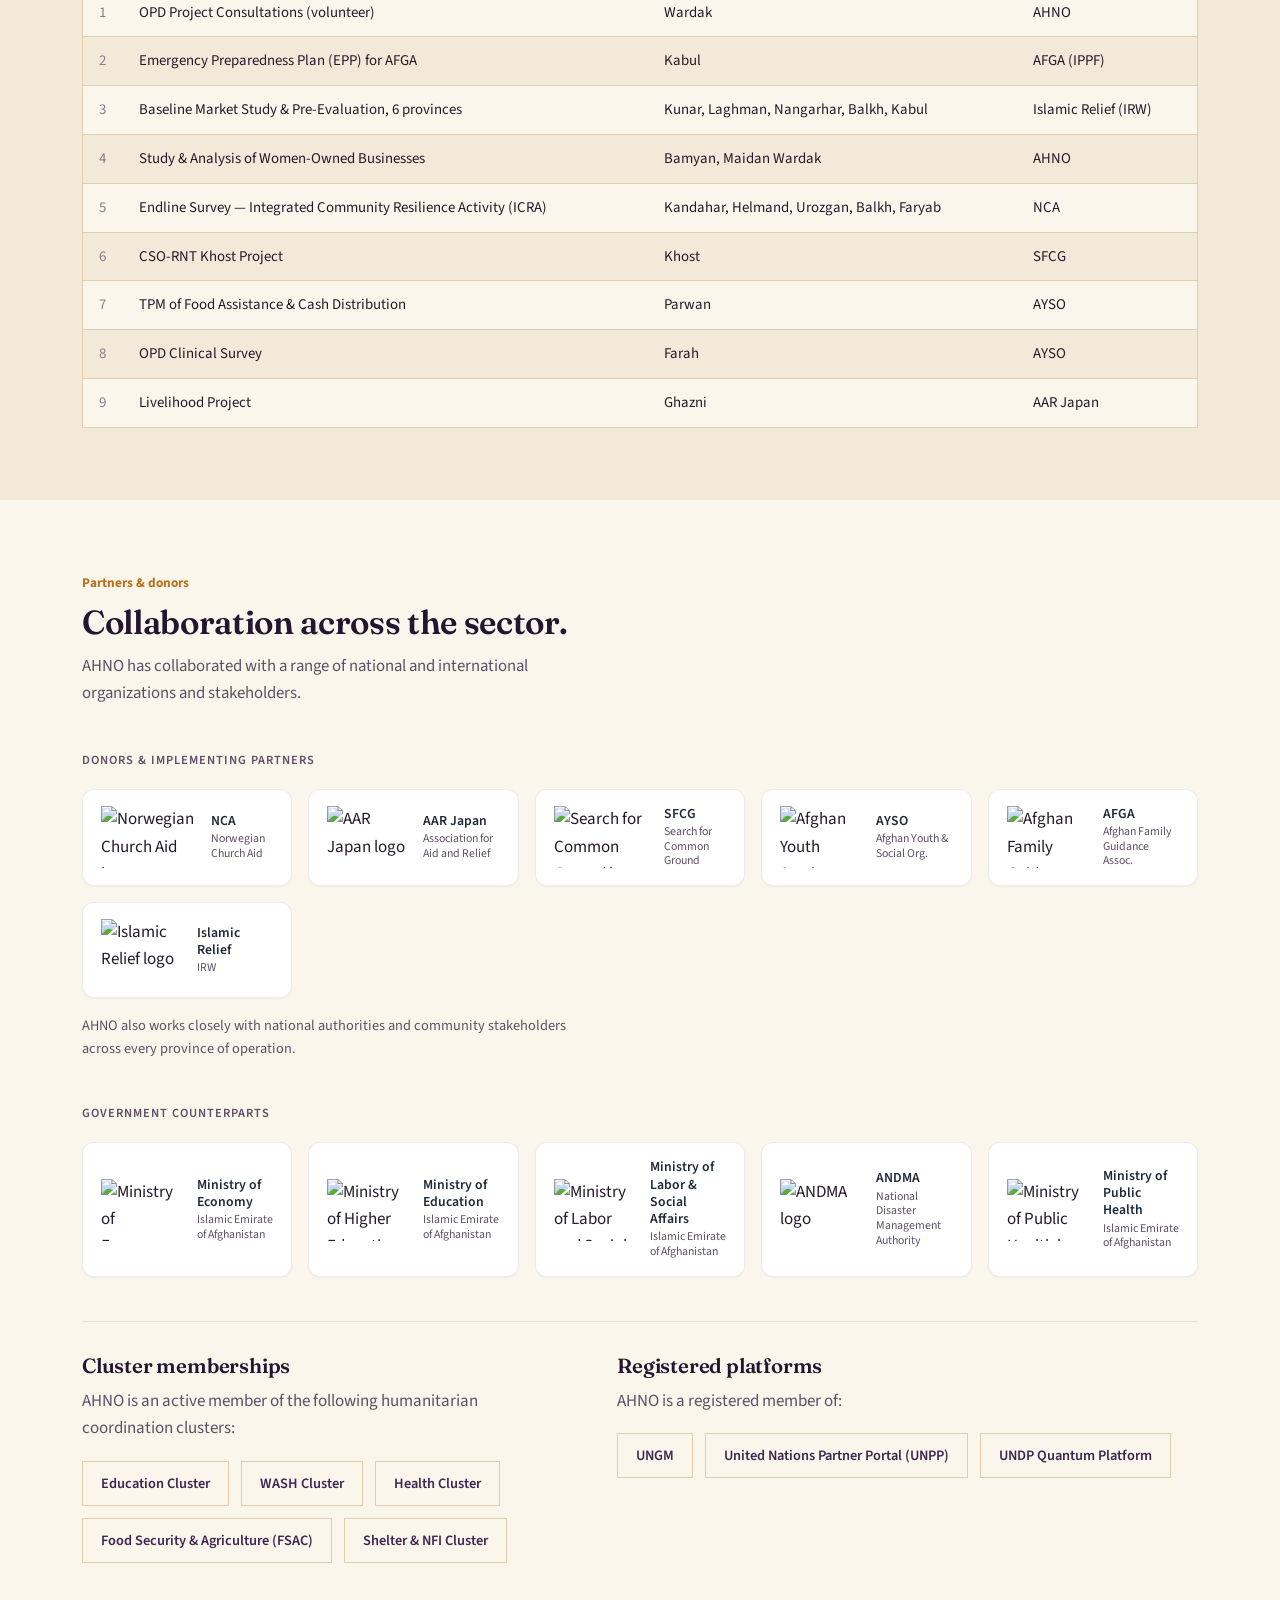
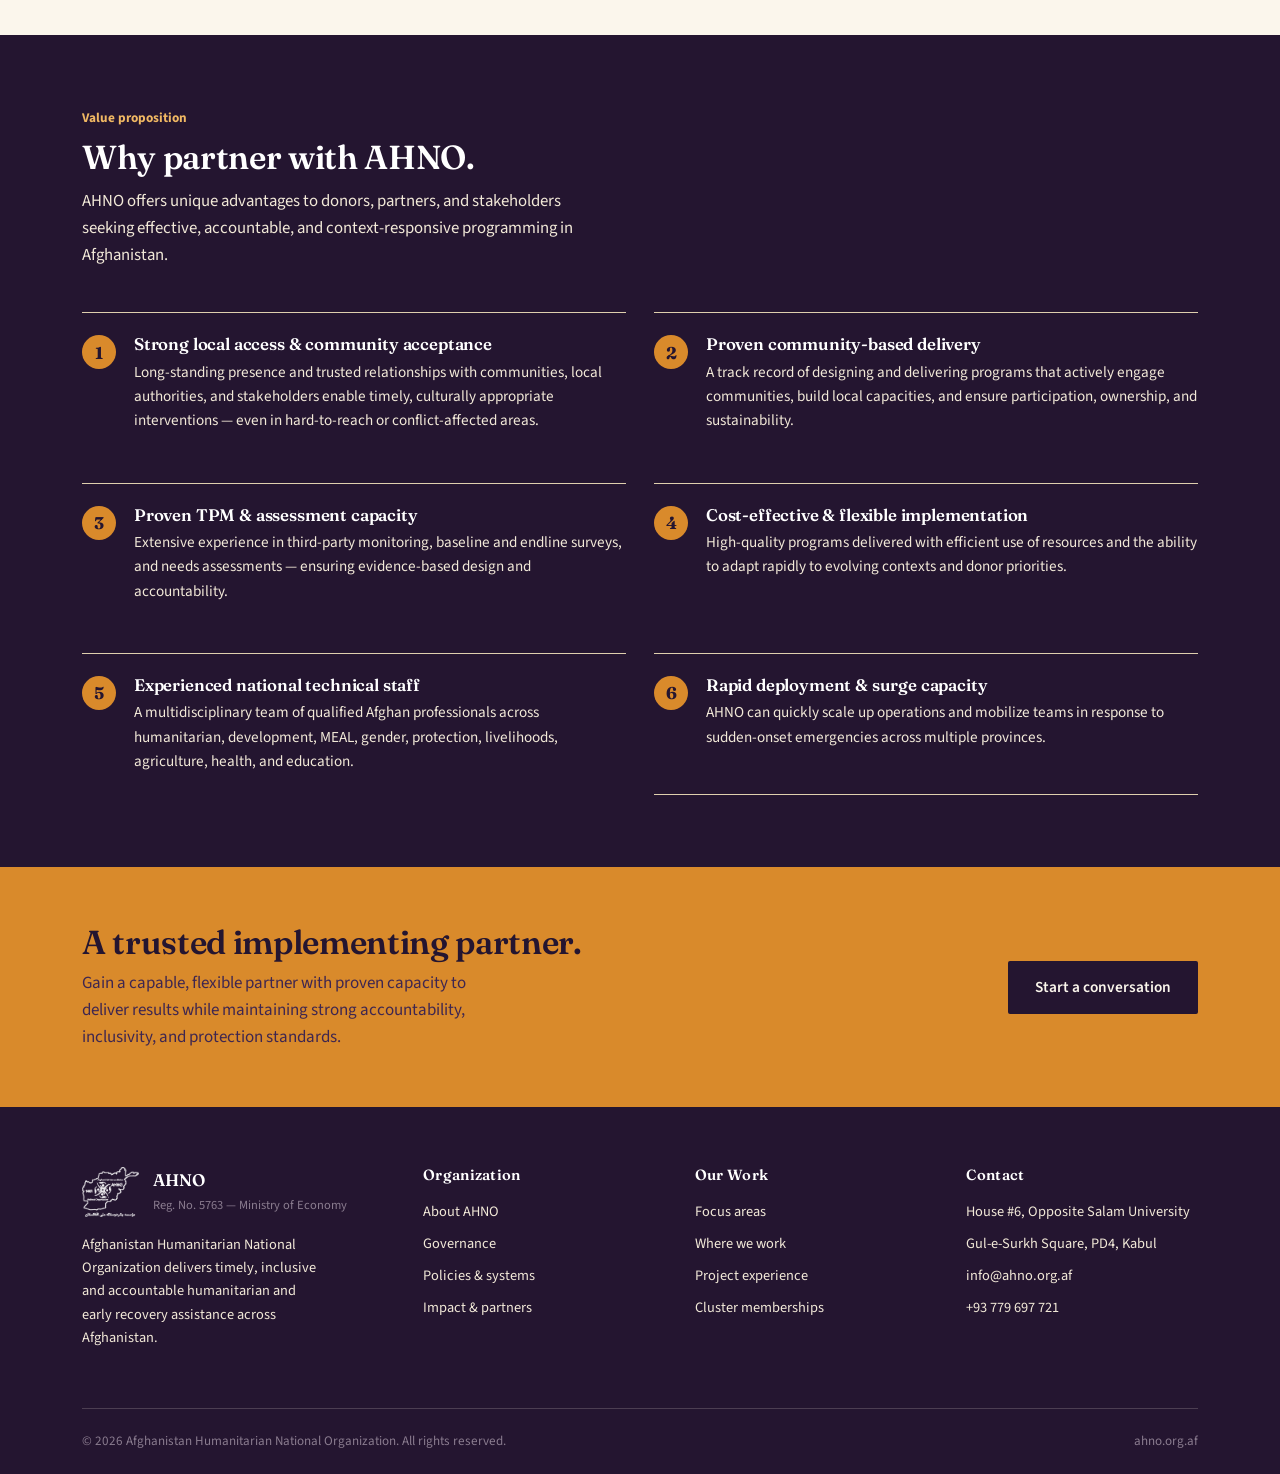
==== commit c1cfa337: "Update impact.html" ====
--- a/impact.html
+++ b/impact.html
@@ -170,7 +170,7 @@
           </tr>
         </thead>
         <tbody>
-          <tr><td class="num-cell">1</td><td>OPD Project Consultations (volunteer)</td><td>Maidan Wardak</td><td>AHNO</td></tr>
+          <tr><td class="num-cell">1</td><td>OPD Project Consultations (volunteer)</td><td> Wardak</td><td>AHNO</td></tr>
           <tr><td class="num-cell">2</td><td>Emergency Preparedness Plan (EPP) for AFGA</td><td>Kabul</td><td>AFGA (IPPF)</td></tr>
           <tr><td class="num-cell">3</td><td>Baseline Market Study &amp; Pre-Evaluation, 6 provinces</td><td>Kunar, Laghman, Nangarhar, Balkh, Kabul</td><td>Islamic Relief (IRW)</td></tr>
           <tr><td class="num-cell">4</td><td>Study &amp; Analysis of Women-Owned Businesses</td><td>Bamyan, Maidan Wardak</td><td>AHNO</td></tr>
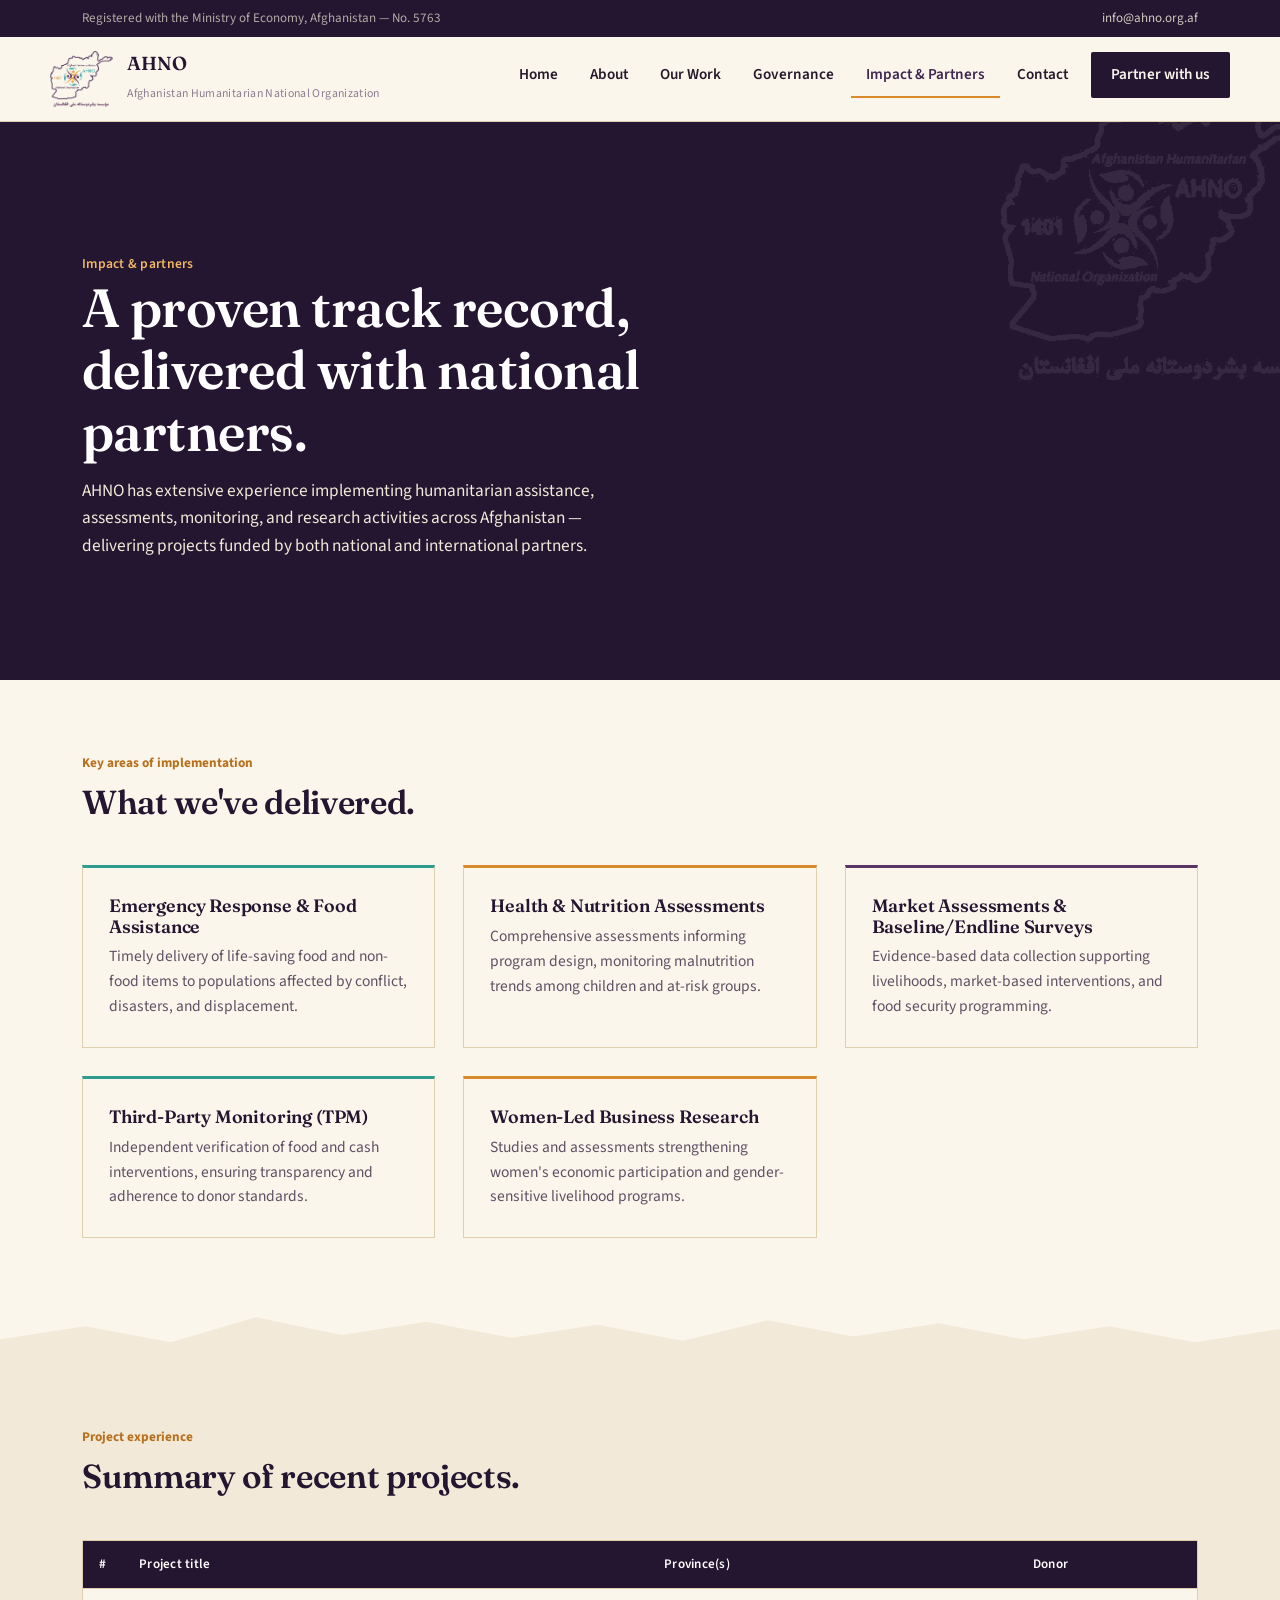
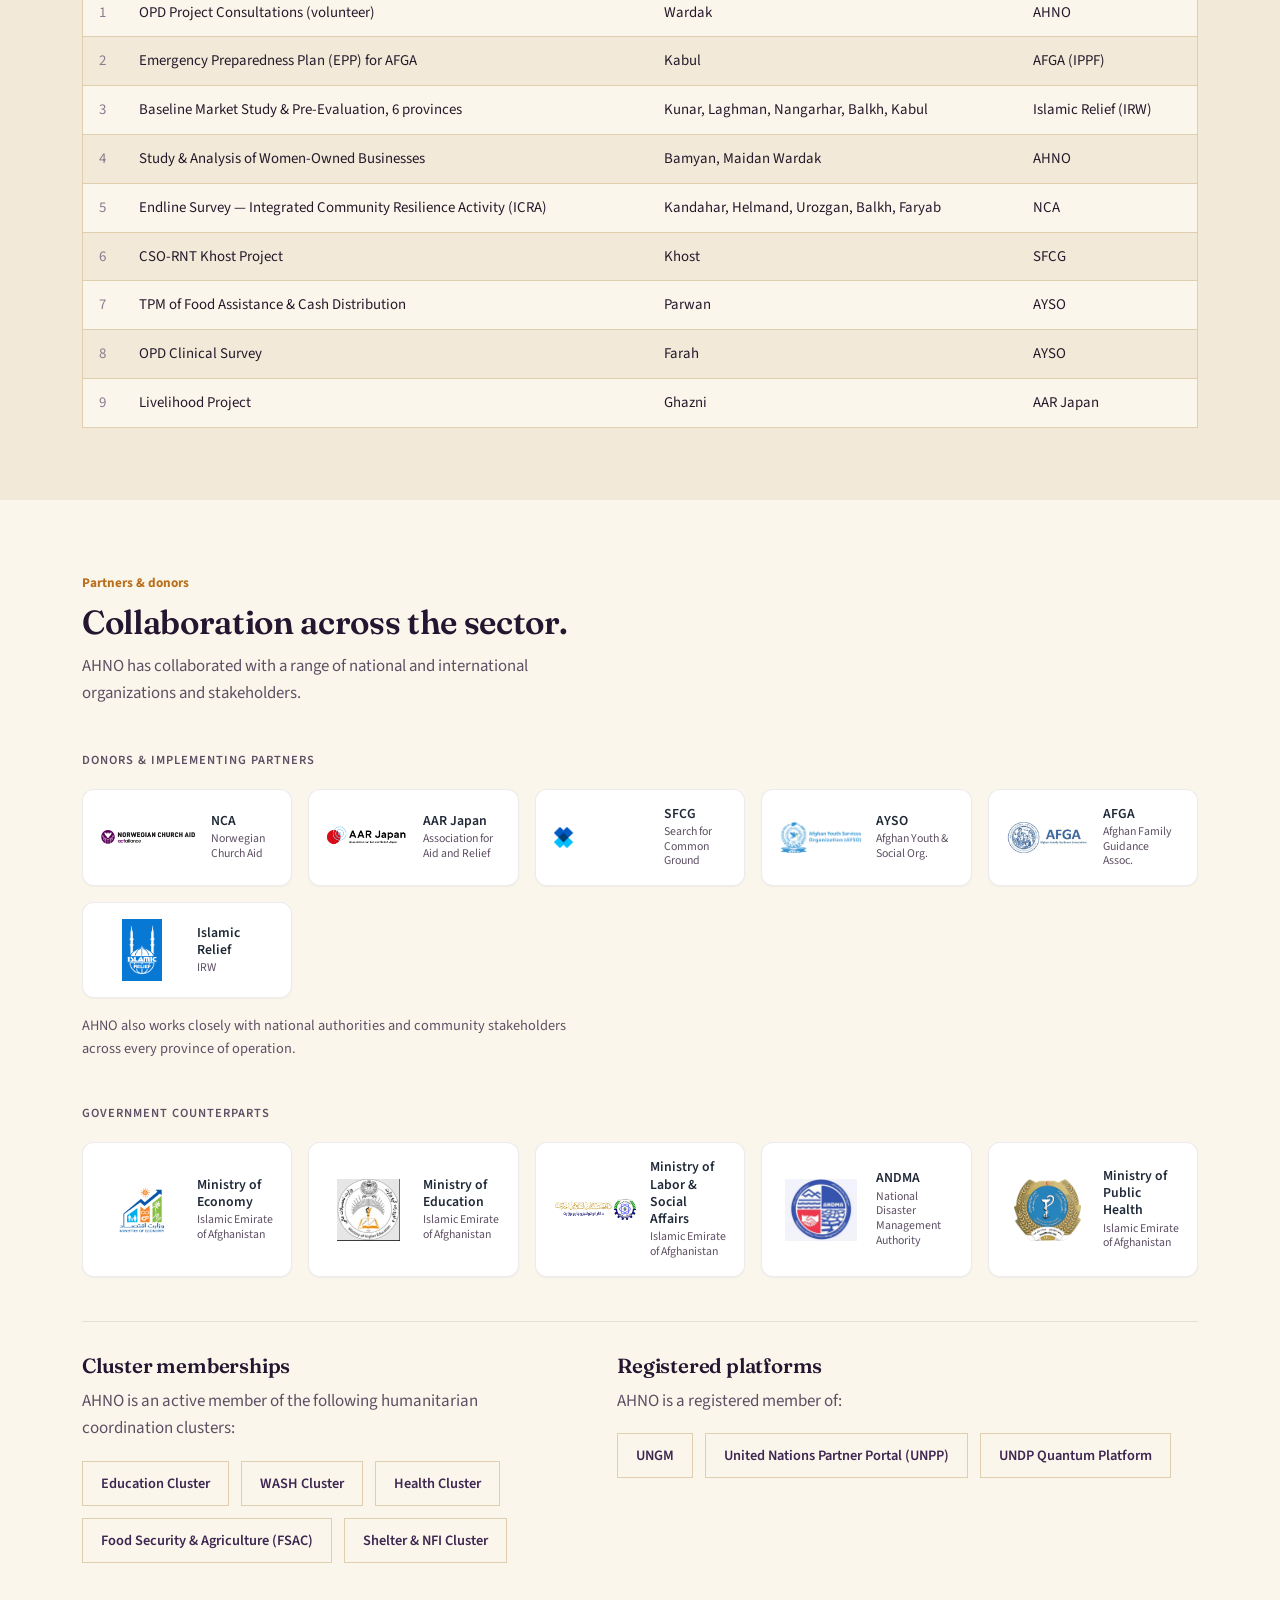
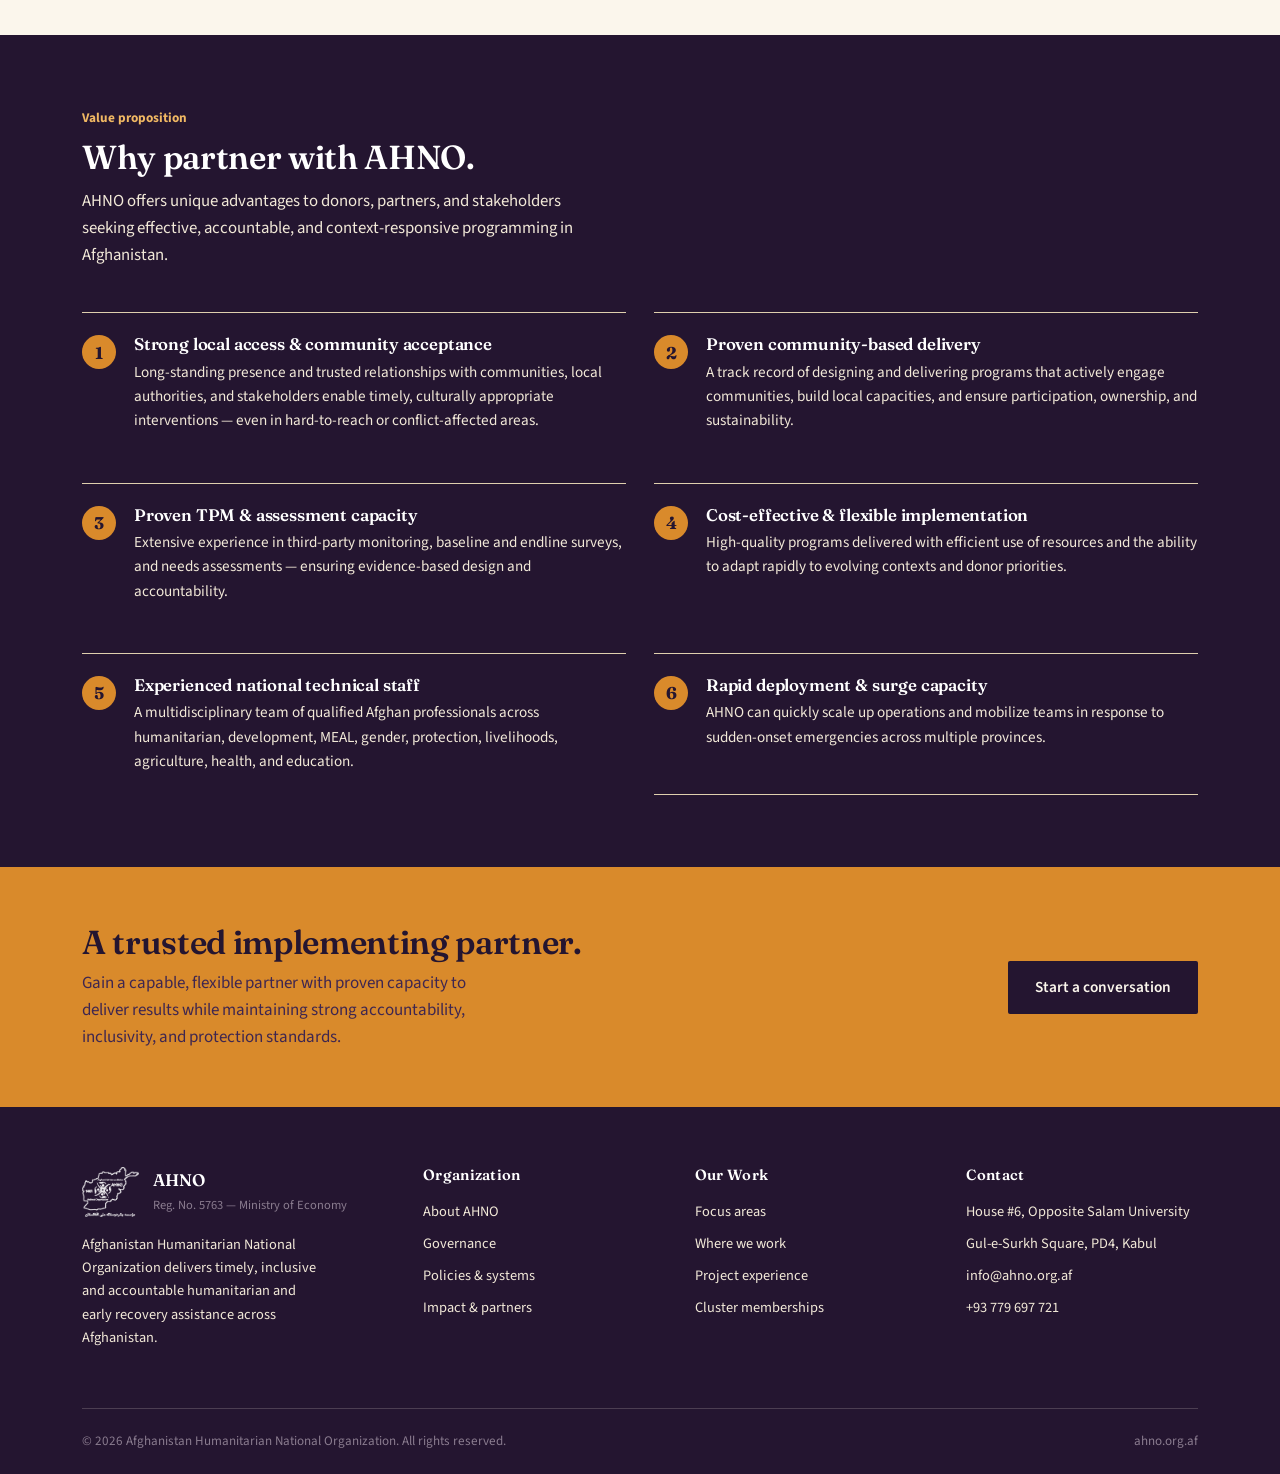
==== commit 5c0eedcd: "Update impact.html" ====
--- a/impact.html
+++ b/impact.html
@@ -195,27 +195,27 @@
     <p class="partner-subhead">Donors &amp; implementing partners</p>
     <div class="logo-wall">
       <div class="logo-card">
-        <img class="partner-logo" src="img/partners/norwegian-church-aid.PNG" alt="Norwegian Church Aid logo">
+        <img class="partner-logo" src="partners/norwegian-church-aid.PNG" alt="Norwegian Church Aid logo">
         <span class="logo-name">NCA<small>Norwegian Church Aid</small></span>
       </div>
       <div class="logo-card">
-        <img class="partner-logo" src="img/partners/AAR-Japan.PNG" alt="AAR Japan logo">
+        <img class="partner-logo" src="partners/AAR-Japan.PNG" alt="AAR Japan logo">
         <span class="logo-name">AAR Japan<small>Association for Aid and Relief</small></span>
       </div>
       <div class="logo-card">
-        <img class="partner-logo" src="img/partners/search-for-common-ground.png" alt="Search for Common Ground logo">
+        <img class="partner-logo" src="partners/search-for-common-ground.png" alt="Search for Common Ground logo">
         <span class="logo-name">SFCG<small>Search for Common Ground</small></span>
       </div>
       <div class="logo-card">
-        <img class="partner-logo" src="img/partners/Afghan-youth-services-organization.png" alt="Afghan Youth Services Organization logo">
+        <img class="partner-logo" src="partners/Afghan-youth-services-organization.png" alt="Afghan Youth Services Organization logo">
         <span class="logo-name">AYSO<small>Afghan Youth &amp; Social Org.</small></span>
       </div>
       <div class="logo-card">
-        <img class="partner-logo" src="img/partners/Afghan-family.png" alt="Afghan Family Guidance Association logo">
+        <img class="partner-logo" src="partners/Afghan-family.png" alt="Afghan Family Guidance Association logo">
         <span class="logo-name">AFGA<small>Afghan Family Guidance Assoc.</small></span>
       </div>
       <div class="logo-card">
-        <img class="partner-logo" src="img/partners/Islamic-relief.PNG" alt="Islamic Relief logo">
+        <img class="partner-logo" src="partners/Islamic-relief.PNG" alt="Islamic Relief logo">
         <span class="logo-name">Islamic Relief<small>IRW</small></span>
       </div>
     </div>
@@ -224,23 +224,23 @@
     <p class="partner-subhead">Government counterparts</p>
     <div class="logo-wall">
       <div class="logo-card">
-        <img class="partner-logo" src="img/partners/Ministry-of-economy.png" alt="Ministry of Economy logo">
+        <img class="partner-logo" src="partners/Ministry-of-economy.png" alt="Ministry of Economy logo">
         <span class="logo-name">Ministry of Economy<small>Islamic Emirate of Afghanistan</small></span>
       </div>
       <div class="logo-card">
-        <img class="partner-logo" src="img/partners/Ministry-of-higher-education.PNG" alt="Ministry of Higher Education logo">
+        <img class="partner-logo" src="partners/Ministry-of-higher-education.PNG" alt="Ministry of Higher Education logo">
         <span class="logo-name">Ministry of Education<small>Islamic Emirate of Afghanistan</small></span>
       </div>
       <div class="logo-card">
-        <img class="partner-logo" src="img/partners/Ministry-of-labor.png" alt="Ministry of Labor and Social Affairs logo">
+        <img class="partner-logo" src="partners/Ministry-of-labor.png" alt="Ministry of Labor and Social Affairs logo">
         <span class="logo-name">Ministry of Labor &amp; Social Affairs<small>Islamic Emirate of Afghanistan</small></span>
       </div>
       <div class="logo-card">
-        <img class="partner-logo" src="img/partners/Andma.PNG" alt="ANDMA logo">
+        <img class="partner-logo" src="partners/Andma.PNG" alt="ANDMA logo">
         <span class="logo-name">ANDMA<small>National Disaster Management Authority</small></span>
       </div>
       <div class="logo-card">
-        <img class="partner-logo" src="img/partners/Ministry-of-public-health.png" alt="Ministry of Public Health logo">
+        <img class="partner-logo" src="partners/Ministry-of-public-health.png" alt="Ministry of Public Health logo">
         <span class="logo-name">Ministry of Public Health<small>Islamic Emirate of Afghanistan</small></span>
       </div>
     </div>
